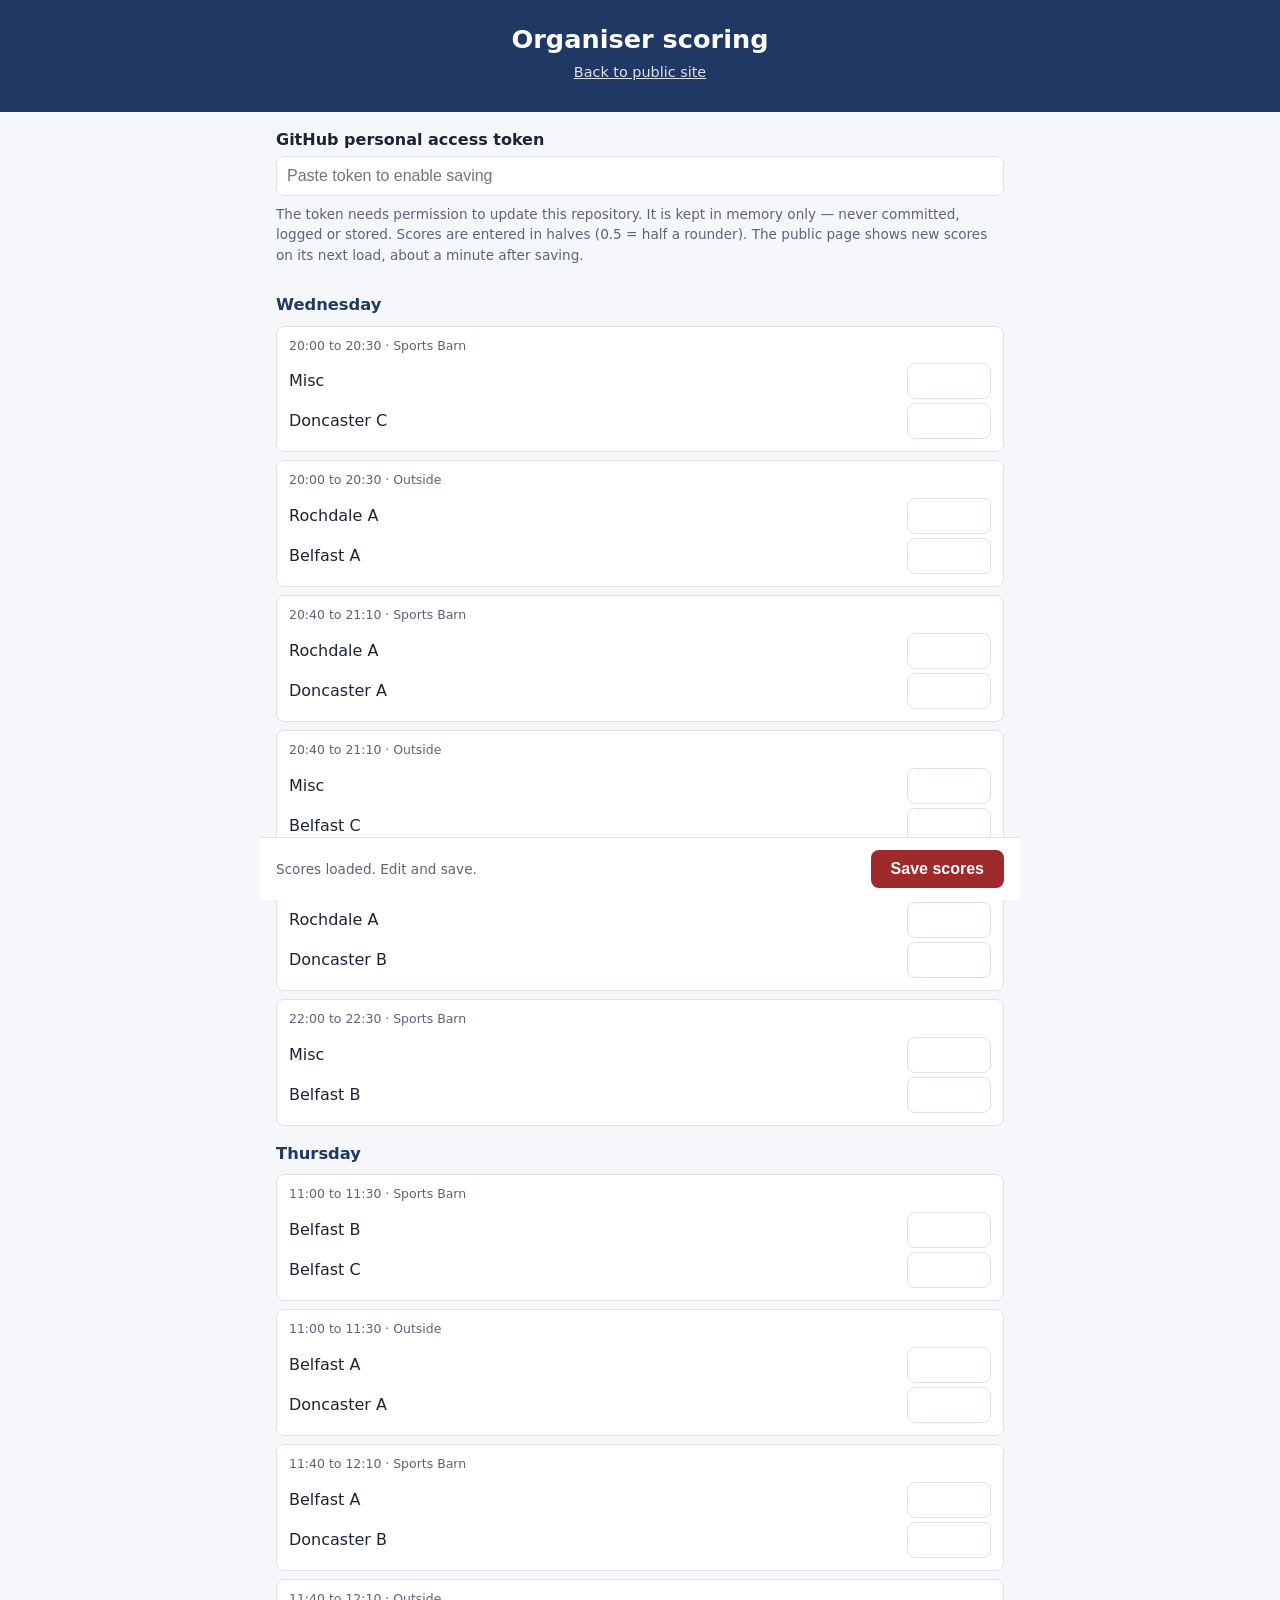
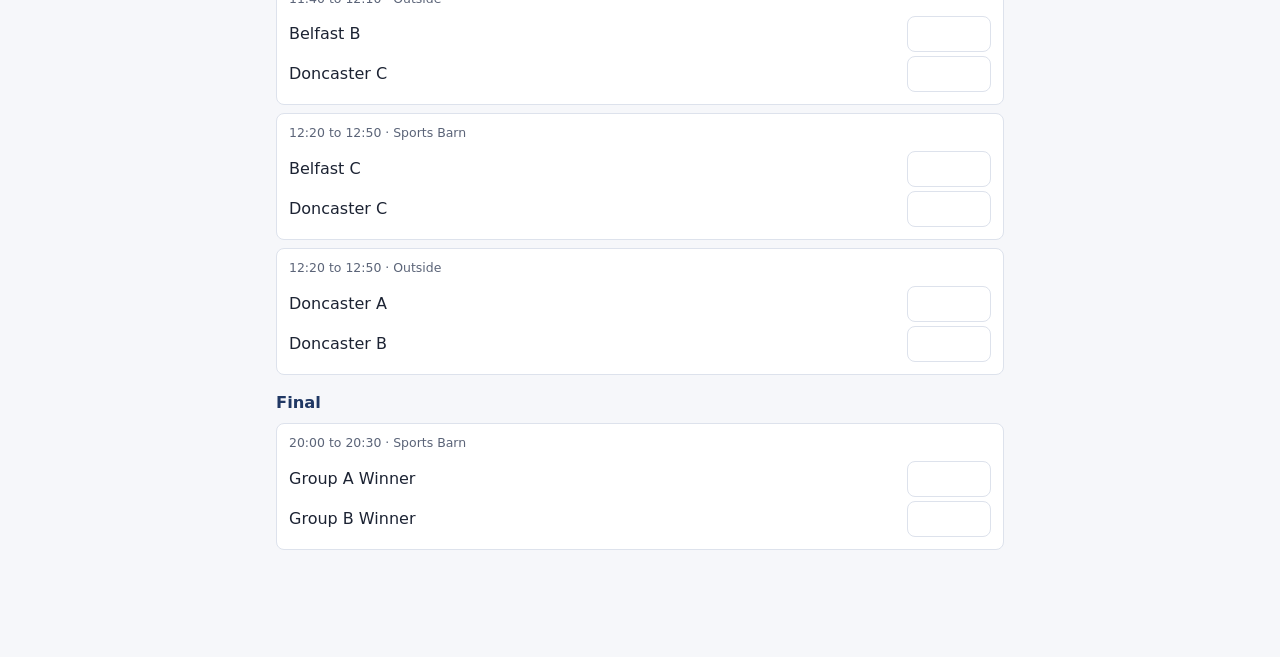
==== scoring.html @ 0ea50b52 "Rounders competition site: fixtures, scores, standings, rules and Team Guide" ====
<!DOCTYPE html>
<html lang="en">
<head>
<meta charset="UTF-8">
<meta name="viewport" content="width=device-width, initial-scale=1">
<title>Organiser Scoring — Rounders Competition</title>
<link rel="stylesheet" href="style.css">
</head>
<body>

<header class="site-header">
  <h1>Organiser scoring</h1>
  <p class="strap"><a class="header-link" href="index.html">Back to public site</a></p>
</header>

<main>

<section>
  <label class="token-label" for="token">GitHub personal access token</label>
  <input type="password" id="token" autocomplete="off"
         placeholder="Paste token to enable saving">
  <p class="note">The token needs permission to update this repository. It is kept in
  memory only — never committed, logged or stored. Scores are entered in halves
  (0.5 = half a rounder). The public page shows new scores on its next load,
  about a minute after saving.</p>
</section>

<section>
  <h3>Wednesday</h3>
  <div id="score-wednesday"></div>
  <h3>Thursday</h3>
  <div id="score-thursday"></div>
  <h3>Final</h3>
  <div id="score-final"></div>
</section>

<div class="save-bar">
  <span id="status">Loading scores&hellip;</span>
  <button id="save" disabled>Save scores</button>
</div>

</main>

<script src="data.js"></script>
<script src="scoring.js"></script>
</body>
</html>
---- style.css ----
:root {
  --navy: #203864;
  --red: #9e2a2b;
  --bg: #f6f7fa;
  --card: #ffffff;
  --line: #dde2ec;
  --text: #1c2333;
  --muted: #5b6478;
}

* { box-sizing: border-box; margin: 0; }

body {
  font-family: "Segoe UI", system-ui, -apple-system, sans-serif;
  background: var(--bg);
  color: var(--text);
  line-height: 1.5;
}

.site-header {
  background: var(--navy);
  color: #fff;
  padding: 20px 16px;
  text-align: center;
}
.site-header h1 { font-size: 1.6rem; }
.strap { opacity: 0.85; font-size: 0.9rem; margin-top: 4px; }
.header-link { color: #fff; }

.chips {
  display: flex;
  justify-content: center;
  gap: 8px;
  margin-top: 14px;
  flex-wrap: wrap;
}
.chip {
  background: rgba(255, 255, 255, 0.12);
  border-radius: 8px;
  padding: 6px 12px;
  display: flex;
  flex-direction: column;
  min-width: 96px;
}
.chip strong { font-size: 0.95rem; }
.chip span { font-size: 0.72rem; opacity: 0.85; }

.site-nav {
  position: sticky;
  top: 0;
  z-index: 10;
  background: var(--card);
  border-bottom: 1px solid var(--line);
  display: flex;
  overflow-x: auto;
  white-space: nowrap;
  padding: 0 8px;
}
.site-nav a {
  padding: 12px 12px;
  color: var(--navy);
  text-decoration: none;
  font-weight: 600;
  font-size: 0.88rem;
}
.site-nav a:last-child { color: var(--red); }

main { max-width: 760px; margin: 0 auto; padding: 16px; }

section { margin-bottom: 28px; }

h2 {
  color: var(--navy);
  font-size: 1.25rem;
  margin: 24px 0 10px;
  padding-bottom: 4px;
  border-bottom: 2px solid var(--red);
}
h3 { color: var(--navy); font-size: 1.02rem; margin: 16px 0 8px; }

p { margin: 8px 0; }
.note { color: var(--muted); font-size: 0.85rem; }

.final-banner {
  background: var(--red);
  color: #fff;
  border-radius: 10px;
  padding: 18px 16px;
  text-align: center;
  margin-top: 16px;
}
.final-label {
  font-size: 1.35rem;
  font-weight: 800;
  letter-spacing: 0.12em;
  text-transform: uppercase;
}
.final-detail { font-size: 0.88rem; opacity: 0.9; margin: 4px 0 8px; }
.final-teams { font-weight: 700; font-size: 1.05rem; }

.fixture-list { display: grid; gap: 8px; }

.fixture {
  background: var(--card);
  border: 1px solid var(--line);
  border-radius: 8px;
  padding: 10px 12px;
}
.fx-meta { color: var(--muted); font-size: 0.78rem; margin-bottom: 6px; }
.fx-team {
  display: flex;
  justify-content: space-between;
  align-items: center;
  gap: 8px;
  padding: 2px 0;
}
.fx-team.win { font-weight: 700; }
.fx-team .score { font-variant-numeric: tabular-nums; min-width: 2ch; text-align: right; }

.tag {
  background: var(--navy);
  color: #fff;
  border-radius: 4px;
  font-size: 0.68rem;
  padding: 1px 6px;
  vertical-align: middle;
}

.standings { display: grid; gap: 16px; }
@media (min-width: 640px) { .standings { grid-template-columns: 1fr 1fr; } }

.table-wrap { overflow-x: auto; }

table {
  width: 100%;
  border-collapse: collapse;
  background: var(--card);
  border: 1px solid var(--line);
  border-radius: 8px;
  font-size: 0.85rem;
}
th, td { padding: 7px 8px; text-align: center; border-bottom: 1px solid var(--line); }
th { background: var(--navy); color: #fff; font-size: 0.78rem; }
tr:last-child td { border-bottom: none; }
td.tname, th.tname { text-align: left; }

.risk-table th, .risk-table td { text-align: left; vertical-align: top; }
.risk-table td:first-child { font-weight: 600; white-space: nowrap; }
@media (max-width: 480px) { .risk-table td:first-child { white-space: normal; } }

.site-footer {
  text-align: center;
  padding: 20px 16px 32px;
  color: var(--muted);
  font-size: 0.85rem;
}
.site-footer a { color: var(--navy); }
.site-footer span { margin: 0 6px; }

/* Scoring page */
.token-label { font-weight: 600; display: block; margin-bottom: 4px; }
#token {
  width: 100%;
  padding: 10px;
  border: 1px solid var(--line);
  border-radius: 8px;
  font-size: 1rem;
}
.score-entry { margin-bottom: 8px; }
.score-entry input {
  width: 84px;
  padding: 8px;
  border: 1px solid var(--line);
  border-radius: 8px;
  font-size: 1rem;
  text-align: right;
}
.save-bar {
  position: sticky;
  bottom: 0;
  background: var(--card);
  border-top: 1px solid var(--line);
  display: flex;
  justify-content: space-between;
  align-items: center;
  gap: 12px;
  padding: 12px 16px;
  margin: 0 -16px;
}
.save-bar #status { font-size: 0.85rem; color: var(--muted); }
.save-bar button {
  background: var(--red);
  color: #fff;
  border: none;
  border-radius: 8px;
  padding: 10px 20px;
  font-size: 1rem;
  font-weight: 700;
  cursor: pointer;
}
.save-bar button:disabled { opacity: 0.5; }
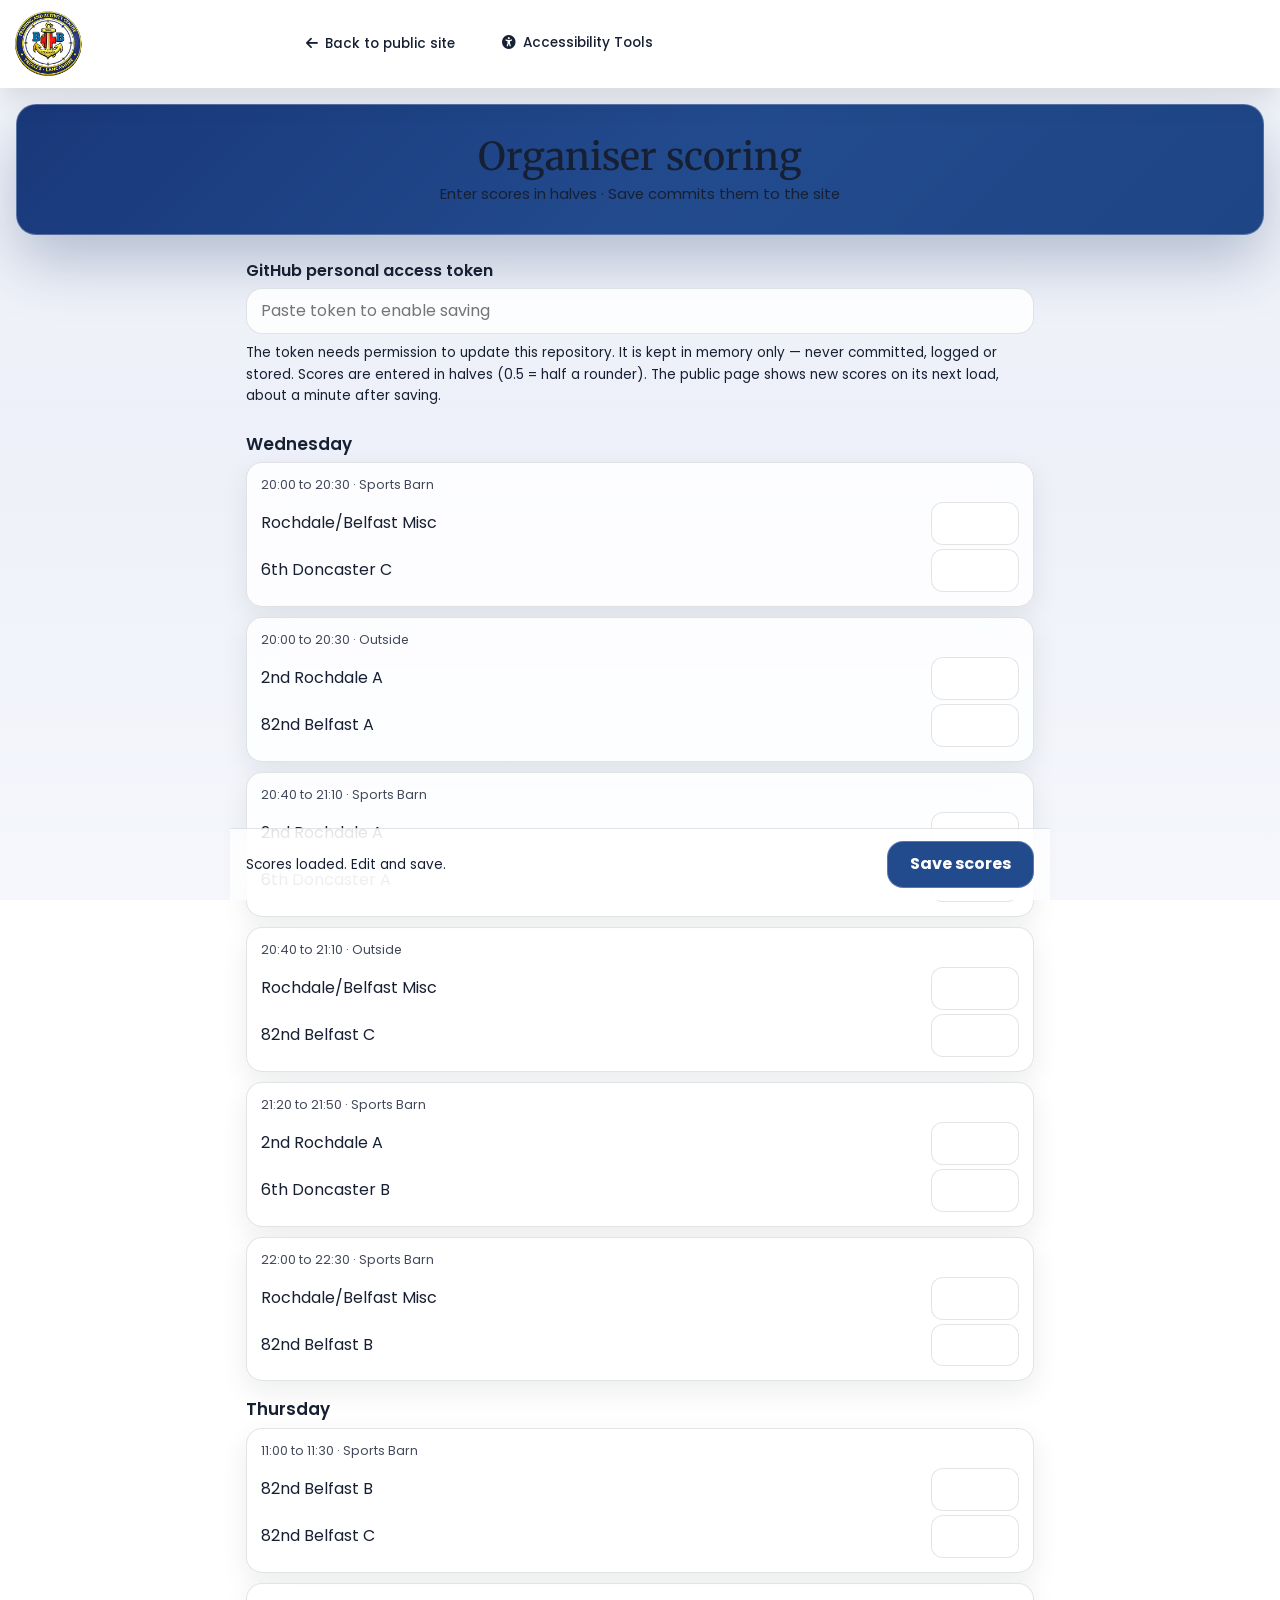
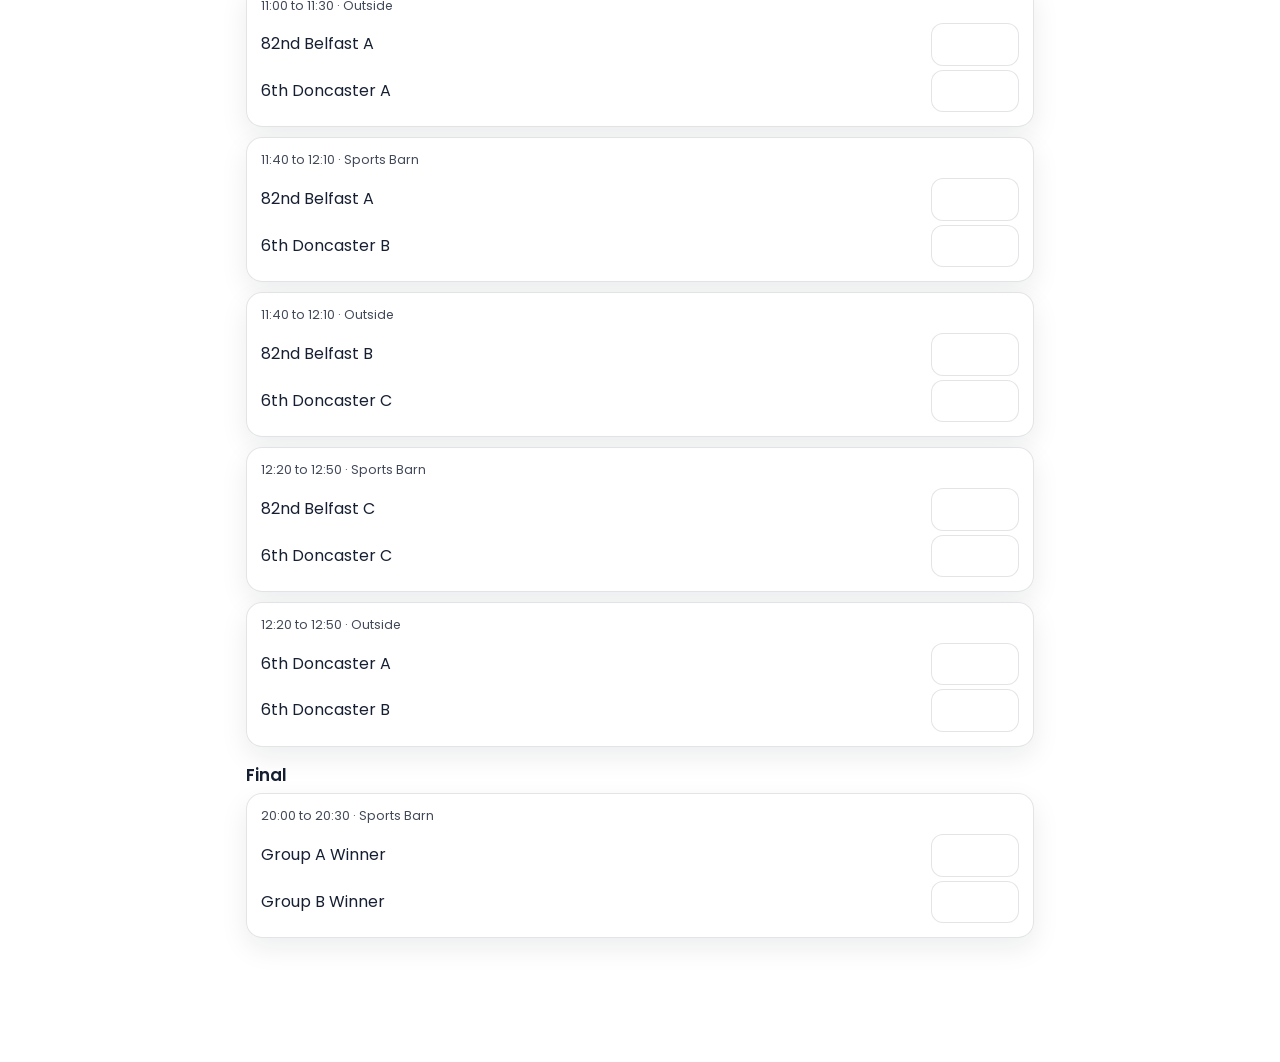
==== commit 4f0a1910: "Main-site accessibility modal, logo, glass styling, mobile nav, full team names" ====
--- a/scoring.html
+++ b/scoring.html
@@ -1,16 +1,63 @@
 <!DOCTYPE html>
-<html lang="en">
+<html id="html-root" lang="en">
 <head>
 <meta charset="UTF-8">
 <meta name="viewport" content="width=device-width, initial-scale=1">
 <title>Organiser Scoring — Rounders Competition</title>
-<link rel="stylesheet" href="style.css">
+<link rel="icon" href="assets/media/i000-logo_centre-mostpages-nav-residential.webp">
+
+<link rel="preconnect" href="https://fonts.googleapis.com">
+<link rel="preconnect" href="https://fonts.gstatic.com" crossorigin>
+<link rel="preconnect" href="https://cdn.jsdelivr.net" crossorigin>
+<link rel="preconnect" href="https://cdnjs.cloudflare.com" crossorigin>
+
+<link href="https://cdn.jsdelivr.net/npm/bootstrap@5.0.2/dist/css/bootstrap.min.css" rel="stylesheet">
+<link href="https://cdnjs.cloudflare.com/ajax/libs/font-awesome/6.5.0/css/all.min.css" rel="stylesheet" referrerpolicy="no-referrer">
+<link href="https://fonts.googleapis.com/css2?family=Poppins:wght@400;600&family=Merriweather:wght@700&display=swap" rel="stylesheet">
+
+<link href="css/tokens.css" rel="stylesheet">
+<link href="css/base.css" rel="stylesheet">
+<link href="css/components.css" rel="stylesheet">
+<link href="css/theme-overrides.css" rel="stylesheet">
+<link href="style.css" rel="stylesheet">
 </head>
-<body>
-
-<header class="site-header">
+<body data-page="scoring">
+
+<nav class="navbar navbar-expand-lg nav-glass" aria-label="Main navigation">
+  <div class="container-fluid">
+    <a class="navbar-brand" href="index.html">
+      <img src="assets/media/i000-logo_centre-mostpages-nav-residential.webp"
+        alt="The Boys' Brigade North West District Training and Activity Centre" class="nav-logo" />
+    </a>
+
+    <button class="navbar-toggler" type="button" data-bs-toggle="collapse" data-bs-target="#navbarMain"
+      aria-controls="navbarMain" aria-expanded="false" aria-label="Toggle navigation">
+      <span class="navbar-toggler-icon toggle"></span>
+    </button>
+
+    <div class="collapse navbar-collapse" id="navbarMain">
+      <ul class="navbar-nav nav-main-links ms-auto mb-2 mb-lg-0 text-center">
+        <li class="nav-item">
+          <a class="nav-link nav-glass-btn toggle" href="index.html">
+            <i class="fa-solid fa-arrow-left" aria-hidden="true"></i>
+            Back to public site
+          </a>
+        </li>
+        <li class="nav-item">
+          <button type="button" class="nav-link nav-glass-btn toggle" data-bs-toggle="modal"
+            data-bs-target="#accessModal">
+            <i class="fa-solid fa-universal-access" aria-hidden="true"></i>
+            Accessibility Tools
+          </button>
+        </li>
+      </ul>
+    </div>
+  </div>
+</nav>
+
+<header class="comp-hero">
   <h1>Organiser scoring</h1>
-  <p class="strap"><a class="header-link" href="index.html">Back to public site</a></p>
+  <p class="strap">Enter scores in halves &middot; Save commits them to the site</p>
 </header>
 
 <main>
@@ -41,7 +88,121 @@
 
 </main>
 
+<!-- Accessibility Modal (copied from the main website nav component) -->
+<div class="modal fade" id="accessModal" tabindex="-1" aria-labelledby="accessModalLabel" aria-hidden="true">
+  <div class="modal-dialog modal-dialog-centered modal-lg">
+    <div class="modal-content glass-panel" role="document">
+      <div class="modal-header border-0">
+        <h5 class="modal-title" id="accessModalLabel">Accessibility &amp; Theme</h5>
+        <button type="button" class="btn-close btn-close-white" data-bs-dismiss="modal" aria-label="Close"></button>
+      </div>
+
+      <div class="modal-body">
+        <div class="row gy-3">
+          <div class="col-12 col-md-6">
+            <label class="form-label mb-2">Theme</label>
+            <div class="dropdown">
+              <button class="btn btn-glass dropdown-toggle w-100 d-flex justify-content-between align-items-center"
+                id="themeDropdownBtn" data-bs-toggle="dropdown" aria-expanded="false">
+                <span id="themeDropdownLabel">Choose theme</span>
+              </button>
+              <ul class="dropdown-menu w-100" aria-labelledby="themeDropdownBtn" id="themeDropdownList">
+                <li><a class="dropdown-item theme-item" href="#" role="menuitem" data-theme="light">Light</a></li>
+                <li><a class="dropdown-item theme-item" href="#" role="menuitem" data-theme="dark">Dark</a></li>
+                <li><a class="dropdown-item theme-item" href="#" role="menuitem"
+                    data-theme="dyspraxia">Dyslexia-Friendly</a></li>
+                <li><a class="dropdown-item theme-item" href="#" role="menuitem" data-theme="spring">Spring</a></li>
+                <li><a class="dropdown-item theme-item" href="#" role="menuitem" data-theme="summer">Summer</a></li>
+                <li><a class="dropdown-item theme-item" href="#" role="menuitem" data-theme="autumn">Autumn</a></li>
+                <li><a class="dropdown-item theme-item" href="#" role="menuitem" data-theme="winter">Winter</a></li>
+              </ul>
+            </div>
+
+            <div class="mt-3">
+              <label for="fontSizeRange" class="form-label">Font size: <span id="fontSizeLabel">100%</span></label>
+              <input id="fontSizeRange" type="range" min="90" max="150" value="100" class="form-range"
+                aria-label="Adjust font size" />
+              <small class="form-text text-muted">Drag to increase or reduce base text size (applies site-wide).</small>
+            </div>
+          </div>
+
+          <div class="col-12 col-md-6">
+            <fieldset>
+              <legend class="mb-2">Language</legend>
+              <div id="google_translate_element_modal" aria-label="Language selector (Google Translate)"></div>
+              <p class="form-text mt-2 mb-0">
+                <i class="fa-solid fa-circle-info me-1" aria-hidden="true"></i>
+                Selecting a language loads Google Translate, which may set cookies.
+                See our <a href="https://www.bb-northwest.org.uk/bb-centre/pages/privacy.html#term-10" target="_blank"
+                  rel="noopener">privacy policy</a>
+                for details.
+              </p>
+            </fieldset>
+
+            <hr>
+
+            <fieldset class="mt-3">
+              <legend class="mb-2">Accessibility toggles</legend>
+
+              <div class="form-check form-switch mb-2">
+                <input class="form-check-input" type="checkbox" id="toggleReduceMotion">
+                <label class="form-check-label" for="toggleReduceMotion">Reduce motion</label>
+              </div>
+
+              <div class="form-check form-switch mb-2">
+                <input class="form-check-input" type="checkbox" id="toggleUnderline">
+                <label class="form-check-label" for="toggleUnderline">Underline links</label>
+              </div>
+
+              <div class="form-check form-switch mb-2">
+                <input class="form-check-input" type="checkbox" id="toggleReadableFont">
+                <label class="form-check-label" for="toggleReadableFont">Readable font (where available)</label>
+              </div>
+
+              <div class="form-check form-switch mb-2">
+                <input class="form-check-input" type="checkbox" id="toggleSound">
+                <label class="form-check-label" for="toggleSound">Sound feedback (gentle chime)</label>
+              </div>
+
+              <div class="form-text mt-2">Use Save to persist settings to your browser.</div>
+            </fieldset>
+          </div>
+        </div>
+      </div>
+
+      <div class="modal-footer border-0">
+        <button id="resetDefaults" type="button" class="btn btn-outline-secondary me-auto">Reset to defaults</button>
+        <button type="button" class="btn btn-secondary" data-bs-dismiss="modal">Close</button>
+        <button id="saveAccess" type="button" class="btn btn-glass">Save settings</button>
+      </div>
+
+      <div class="px-3 pb-3">
+        <ul class="mb-0">
+          <li>
+            <p class="acessibilityDisclaimer mb-2">
+              This website has been designed to follow Web Content Accessibility Guidelines (WCAG 2.1 Level AA) wherever
+              possible.
+            </p>
+          </li>
+          <li>
+            <p class="acessibilityDisclaimer mb-0">
+              If you experience any difficulty accessing content on this website, please contact us and we will be happy
+              to assist.
+            </p>
+          </li>
+        </ul>
+      </div>
+    </div>
+  </div>
+</div>
+
+<div id="a11y-live" aria-live="polite" aria-atomic="true" class="visually-hidden"></div>
+<audio id="theme-chime" src="assets/chime1.mp3" preload="auto"></audio>
+
+<script src="https://cdn.jsdelivr.net/npm/bootstrap@5.0.2/dist/js/bootstrap.bundle.min.js"></script>
 <script src="data.js"></script>
 <script src="scoring.js"></script>
+<script src="theme.js"></script>
+<script src="a11y.js"></script>
 </body>
 </html>
--- a/css/tokens.css
+++ b/css/tokens.css
@@ -0,0 +1,417 @@
+:root{
+  --primary: #224B8E;
+  --accent: #5D99D2;
+
+  --bg-color: #f6fbff;
+  --bg-fade: #f6fbff;
+
+  --panel-bg: rgba(255,255,255,0.66);
+  --text-color: #172033;
+  --muted: rgba(23,32,51,0.9);
+  --surface-bg: rgba(255,255,255,0.82);
+  --surface-bg-strong: rgba(255,255,255,0.90);
+  --surface-border: rgba(23,32,51,0.12);
+  --surface-shadow: 0 10px 28px rgba(15, 23, 42, 0.08);
+--btn-glass-bg: rgba(34,75,142,0.14);
+--btn-glass-bg-strong: rgba(34,75,142,0.22);
+  --glass-blur: 28px;
+  --glass-saturate: 140%;
+  --glass-brightness: 120%;
+  --focus-color: rgba(34,75,142,0.95);
+  --primary-rgb: 10 132 255; 
+  --btn-padding-y: .65rem;
+  --btn-padding-x: 1.6rem;
+  --btn-radius: 1rem;
+
+--hero-bg: linear-gradient(135deg, #1f5fa8 0%, #2369b2 55%, #1d5a9c 100%);
+  --hero-text: #ffffff;
+  --hero-muted: rgba(255, 255, 255, 0.88);
+  --hero-accent: #d1a928;
+
+  --hero-pill-bg: rgba(255, 255, 255, 0.10);
+  --hero-pill-border: rgba(255, 255, 255, 0.18);
+
+  --hero-btn-secondary-bg: rgba(255, 255, 255, 0.08);
+  --hero-btn-secondary-border: rgba(255, 255, 255, 0.26);
+  --hero-btn-secondary-text: #ffffff;
+
+  --hero-thumb-border: rgba(255, 255, 255, 0.12);
+  --hero-logo-bg: transparent;
+  --hero-shadow: 0 20px 48px rgba(15, 23, 42, 0.16);
+
+--glass-bg: rgba(255, 255, 255, 0.12);
+--glass-bg-strong: rgba(255, 255, 255, 0.18);
+
+--glass-border: rgba(255, 255, 255, 0.25);
+--glass-border-strong: rgba(255, 255, 255, 0.4);
+
+--glass-shadow:
+  0 4px 18px rgba(0, 0, 0, 0.25),
+  inset 0 1px 0 rgba(255, 255, 255, 0.35);
+
+--glass-shadow-strong:
+  0 6px 24px rgba(0, 0, 0, 0.35),
+  inset 0 1px 0 rgba(255, 255, 255, 0.45);
+
+
+
+  --font-body: "Poppins", system-ui, -apple-system, "Segoe UI", Roboto, Arial, sans-serif;
+  --font-heading: Merriweather, Georgia, serif;
+
+  --overlay-color: rgba(255,255,255,0.25);
+  --overlay-gradient: linear-gradient(180deg, rgba(255,255,255,0.22) 0%, rgba(255,255,255,0.12) 55%, rgba(255,255,255,0.06) 100%);
+  --fade-speed: 0.5s;
+
+  
+  --shimmer-color: rgba(255,255,255,0.35);
+}
+
+@font-face {
+  font-family: "OpenDyslexic";
+  src: url("../assets/fonts/opendyslexic/OpenDyslexic-Regular.woff2") format("woff2"),
+       url("../assets/fonts/opendyslexic/OpenDyslexic-Regular.woff") format("woff");
+  font-weight: 400;
+  font-style: normal;
+  font-display: swap;
+}
+
+@font-face {
+  font-family: "OpenDyslexic";
+  src: url("../assets/fonts/opendyslexic/OpenDyslexic-Bold.woff2") format("woff2"),
+       url("../assets/fonts/opendyslexic/OpenDyslexic-Bold.woff") format("woff");
+  font-weight: 700;
+  font-style: normal;
+  font-display: swap;
+}
+
+@font-face {
+  font-family: "OpenDyslexic";
+  src: url("../assets/fonts/opendyslexic/OpenDyslexic-Italic.woff2") format("woff2"),
+       url("../assets/fonts/opendyslexic/OpenDyslexic-Italic.woff") format("woff");
+  font-weight: 400;
+  font-style: italic;
+  font-display: swap;
+}
+
+@font-face {
+  font-family: "OpenDyslexic";
+  src: url("../assets/fonts/opendyslexic/OpenDyslexic-BoldItalic.woff2") format("woff2"),
+       url("../assets/fonts/opendyslexic/OpenDyslexic-BoldItalic.woff") format("woff");
+  font-weight: 700;
+  font-style: italic;
+  font-display: swap;
+}
+
+html[data-theme="light"] {
+  /* Hero: deep BB navy, gold accent throughout */
+  --hero-bg: linear-gradient(135deg, #19387a 0%, #224B8E 55%, #1e4585 100%);
+  --hero-text: #ffffff;
+  --hero-muted: rgba(255, 255, 255, 0.92);
+  --hero-accent: #d1a928;
+
+  --hero-pill-bg: rgba(209, 169, 40, 0.12);
+  --hero-pill-border: rgba(209, 169, 40, 0.30);
+
+  --hero-btn-secondary-bg: rgba(255, 255, 255, 0.14);
+  --hero-btn-secondary-border: rgba(255, 255, 255, 0.32);
+  --hero-btn-secondary-text: #ffffff;
+
+  --hero-thumb-border: rgba(255, 255, 255, 0.22);
+  --hero-logo-bg: transparent;
+  --hero-shadow: 0 26px 60px rgba(17, 52, 99, 0.28);
+
+  --bg-fade: #f5f7fc;
+  --bg-color: linear-gradient(180deg, #f5f7fc 0%, #edf0f8 45%, #f5f7fc 100%);
+  --panel-bg: rgba(255, 255, 255, 0.72);
+  --text-color: #172033;
+  --muted: rgba(23, 32, 51, 0.82);
+  --surface-bg: rgba(255, 255, 255, 0.84);
+  --surface-bg-strong: rgba(255, 255, 255, 0.92);
+  --surface-border: rgba(23, 32, 51, 0.12);
+  --surface-shadow: 0 10px 28px rgba(15, 23, 42, 0.08);
+  --overlay-color: rgba(255, 255, 255, 0.18);
+  --overlay-gradient: linear-gradient(180deg,
+      rgba(255, 255, 255, 0.10) 0%,
+      rgba(255, 255, 255, 0.06) 55%,
+      rgba(255, 255, 255, 0.04) 100%);
+  --shimmer-color: rgba(255, 255, 255, 0.35);
+  --scrollbar-track: rgba(0, 0, 0, 0.08);
+  --scrollbar-thumb: rgba(34, 75, 142, 0.75);
+}
+
+html[data-theme="dark"]{
+    --hero-bg: linear-gradient(135deg, #0f2748 0%, #173a67 55%, #0d223f 100%);
+      --hero-text: #f3f7ff;
+      --hero-muted: rgba(243, 247, 255, 0.82);
+      --hero-accent: #d1a928;
+      --hero-pill-bg: rgba(255, 255, 255, 0.08);
+      --hero-pill-border: rgba(255, 255, 255, 0.14);
+      --hero-btn-secondary-bg: rgba(255, 255, 255, 0.06);
+      --hero-btn-secondary-border: rgba(255, 255, 255, 0.18);
+      --hero-btn-secondary-text: #f3f7ff;
+      --hero-thumb-border: rgba(255, 255, 255, 0.10);
+      --hero-logo-bg: transparent;
+    --bg-fade: #05060a;
+  --bg-color: linear-gradient(180deg, #05060a 0%, #07101f 45%, #05060a 100%);
+  --panel-bg: rgba(20,20,22,0.58);
+  --text-color: #eaf4ff;
+  --muted: rgba(234,244,255,0.78);
+  --surface-bg: rgba(18,24,36,0.82);
+  --surface-bg-strong: rgba(24,32,46,0.90);
+  --surface-border: rgba(234,244,255,0.12);
+  --surface-shadow: 0 12px 32px rgba(0,0,0,0.28);
+  --overlay-color: rgba(2,8,24,0.50);
+  --overlay-gradient: linear-gradient(
+    180deg,
+    rgba(0,0,0,0.12) 0%,
+    rgba(0,0,0,0.28) 55%,
+    rgba(0,0,0,0.46) 100%
+  );
+  --shimmer-color: rgba(255,255,255,0.22);
+  --scrollbar-track: rgba(255,255,255,0.08);
+--scrollbar-thumb: rgba(255,255,255,0.35);
+}
+
+html[data-theme="dyspraxia"]{
+   --font-body: "OpenDyslexic", Arial, sans-serif;
+  --surface-bg: rgba(236,231,221,0.88);
+  --surface-bg-strong: rgba(236,231,221,0.94);
+  --surface-border: rgba(120,112,92,0.24);
+  --surface-shadow: 0 10px 28px rgba(24,20,14,0.10);
+
+--hero-bg: linear-gradient(135deg, #6e5a40 0%, #8b6f4d 52%, #b49366 100%);
+  --hero-text: #fff8ee;
+  --hero-muted: rgba(255, 248, 238, 0.84);
+  --hero-accent: #d8c39a;
+
+  --hero-pill-bg: rgba(255, 248, 238, 0.12);
+  --hero-pill-border: rgba(255, 248, 238, 0.22);
+
+  --hero-btn-secondary-bg: rgba(255, 248, 238, 0.14);
+  --hero-btn-secondary-border: rgba(255, 248, 238, 0.30);
+  --hero-btn-secondary-text: #fff8ee;
+
+  --hero-thumb-border: rgba(255, 248, 238, 0.16);
+  --hero-logo-bg: transparent;
+  --hero-shadow: 0 20px 48px rgba(58, 43, 26, 0.24);
+  --font-size-base: 0.85rem;
+  --line-height-base: 1.65;
+  
+   --bg-fade: #efe9dd;
+  --bg-color: linear-gradient(180deg, #efe9dd 0%, #e1d8c8 52%, #eee7db 100%);
+
+  --panel-bg: rgba(236,231,221,0.82);
+
+  --text-color: #201d16;
+  --muted: rgba(32,29,22,0.74);
+
+  
+  --overlay-color: rgba(95,88,70,0.06);
+  --overlay-gradient: linear-gradient(
+    180deg,
+    rgba(252,251,247,0.08) 0%,
+    rgba(155,146,122,0.14) 58%,
+    rgba(95,88,70,0.18) 100%
+  );
+
+  --shimmer-color: rgba(0,0,0,0.06);
+
+  --glass-blur: 24px;
+  --glass-saturate: 110%;
+  --btn-padding-y: 0.9rem;
+  --btn-padding-x: 2rem;
+  --btn-radius: 1.2rem;
+
+  --fade-speed: 0.6s;
+  
+--scrollbar-track: rgba(0,0,0,0.08);
+--scrollbar-thumb: rgba(34,75,142,0.75); 
+}
+
+[data-theme="dyspraxia"] .glass-panel,
+[data-theme="dyspraxia"] #routeInfoBox,
+[data-theme="dyspraxia"] #attractionInfoBox {
+  background: var(--panel-bg);
+  border: 1px solid rgba(120,112,92,0.34);
+  color: var(--text-color);
+  backdrop-filter: blur(var(--glass-blur)) saturate(var(--glass-saturate));
+  box-shadow: 0 6px 24px rgba(24,20,14,0.16);
+}
+
+[data-theme="dyspraxia"] .btn-glass,
+[data-theme="dyspraxia"] .church-btn {
+  background: rgba(238,232,220,0.72);
+  color: var(--text-color);
+  border: 1px solid rgba(120,112,92,0.38);
+}
+
+[data-theme="dyspraxia"] .btn-glass:hover,
+[data-theme="dyspraxia"] .church-btn:hover {
+  background: rgba(232,226,212,0.86);
+  transform: scale(1.04);
+}
+
+[data-theme="dyspraxia"] .church-btn.active {
+  background: rgba(160,150,120,0.22);
+  border: 1px solid rgba(160,150,120,0.44);
+  box-shadow: 0 0 10px rgba(24,20,14,0.18);
+}
+
+html[data-theme="spring"] {
+  --hero-bg: linear-gradient(135deg, #7e83c9 0%, #8fc45e 50%, #78acd8 100%);
+    --hero-text: #ffffff;
+    --hero-muted: rgba(255, 255, 255, 0.88);
+    --hero-accent: #cfc6ff;
+  
+    --hero-pill-bg: rgba(255, 255, 255, 0.12);
+    --hero-pill-border: rgba(255, 255, 255, 0.22);
+  
+    --hero-btn-secondary-bg: rgba(255, 255, 255, 0.14);
+    --hero-btn-secondary-border: rgba(255, 255, 255, 0.26);
+    --hero-btn-secondary-text: #ffffff;
+  
+    --hero-thumb-border: rgba(255, 255, 255, 0.16);
+    --hero-logo-bg: transparent;
+    --hero-shadow: 0 20px 48px rgba(74, 102, 88, 0.18);
+
+  --bg-fade: #fbfaff;
+  --bg-color: linear-gradient(180deg, #fbfaff 0%, #f1ffe9 52%, #fbfaff 100%);
+  --panel-bg: rgba(255, 255, 255, 0.70);
+  --text-color: #172033;
+  --muted: rgba(23, 32, 51, 0.82);
+  --surface-bg: rgba(255, 255, 255, 0.84);
+  --surface-bg-strong: rgba(255, 255, 255, 0.92);
+  --surface-border: rgba(23, 32, 51, 0.12);
+  --surface-shadow: 0 10px 28px rgba(15, 23, 42, 0.08);
+  --overlay-color: rgba(170, 135, 255, 0.10);
+  --overlay-gradient: linear-gradient(180deg,
+      rgba(252, 250, 255, 0.10) 0%,
+      rgba(175, 205, 105, 0.18) 52%,
+      rgba(170, 135, 255, 0.20) 100%);
+  --shimmer-color: rgba(255, 255, 255, 0.30);
+  --scrollbar-track: rgba(0, 0, 0, 0.08);
+  --scrollbar-thumb: rgba(34, 75, 142, 0.75);
+}
+
+html[data-theme="summer"] {
+  --hero-bg: linear-gradient(135deg, #f0b04e 0%, #ffd978 52%, #e58d41 100%);
+  --hero-text: #201a12;
+  --hero-muted: rgba(32, 26, 18, 0.82);
+  --hero-accent: #fff7e6;
+  --hero-pill-bg: rgba(255, 255, 255, 0.24);
+  --hero-pill-border: rgba(32, 26, 18, 0.12);
+  --hero-btn-secondary-bg: rgba(255, 255, 255, 0.26);
+  --hero-btn-secondary-border: rgba(32, 26, 18, 0.16);
+  --hero-btn-secondary-text: #201a12;
+  --hero-thumb-border: rgba(32, 26, 18, 0.12);
+  --hero-logo-bg: transparent;
+
+  --bg-fade: #fffaf0;
+  --bg-color: linear-gradient(180deg, #fffaf0 0%, #fff3dc 52%, #fff9ef 100%);
+  --panel-bg: rgba(255, 255, 255, 0.66);
+  --text-color: #201a12;
+  --muted: rgba(32, 26, 18, 0.75);
+  --surface-bg: rgba(255, 255, 255, 0.84);
+  --surface-bg-strong: rgba(255, 255, 255, 0.92);
+  --surface-border: rgba(32, 26, 18, 0.12);
+  --surface-shadow: 0 10px 28px rgba(15, 23, 42, 0.08);
+  --overlay-color: rgba(255, 190, 80, 0.10);
+  --shimmer-color: rgba(255, 255, 255, 0.28);
+  --scrollbar-track: rgba(0, 0, 0, 0.08);
+  --scrollbar-thumb: rgba(34, 75, 142, 0.75);
+}
+
+html[data-theme="autumn"] {
+  --hero-bg: linear-gradient(135deg, #4a2318 0%, #7a3722 55%, #b85a2c 100%);
+  --hero-text: #fff3ea;
+  --hero-muted: rgba(255, 243, 234, 0.82);
+  --hero-accent: #d9a15d;
+  --hero-pill-bg: rgba(255, 255, 255, 0.08);
+  --hero-pill-border: rgba(255, 243, 234, 0.18);
+  --hero-btn-secondary-bg: rgba(255, 255, 255, 0.08);
+  --hero-btn-secondary-border: rgba(255, 243, 234, 0.18);
+  --hero-btn-secondary-text: #fff3ea;
+  --hero-thumb-border: rgba(255, 243, 234, 0.12);
+  --hero-logo-bg: transparent;
+
+  --bg-fade: #120a08;
+  --bg-color: linear-gradient(180deg, #120a08 0%, #24130e 55%, #0f0807 100%);
+  --panel-bg: rgba(255, 210, 180, 0.12);
+  --text-color: #fff3ea;
+  --muted: rgba(255, 243, 234, 0.78);
+  --surface-bg: rgba(62, 32, 22, 0.82);
+  --surface-bg-strong: rgba(74, 38, 26, 0.90);
+  --surface-border: rgba(255, 243, 234, 0.12);
+  --surface-shadow: 0 12px 32px rgba(0, 0, 0, 0.26);
+  --overlay-color: rgba(255, 140, 80, 0.10);
+  --shimmer-color: rgba(255, 255, 255, 0.20);
+  --scrollbar-track: rgba(255, 255, 255, 0.08);
+  --scrollbar-thumb: rgba(255, 255, 255, 0.35);
+}
+
+html[data-theme="winter"] {
+  --hero-bg: linear-gradient(135deg, #10314d 0%, #1a4b73 55%, #4c8fc0 100%);
+  --hero-text: #eaf4ff;
+  --hero-muted: rgba(234, 244, 255, 0.84);
+  --hero-accent: #d7ecff;
+  --hero-pill-bg: rgba(255, 255, 255, 0.08);
+  --hero-pill-border: rgba(234, 244, 255, 0.22);
+  --hero-btn-secondary-bg: rgba(255, 255, 255, 0.08);
+  --hero-btn-secondary-border: rgba(234, 244, 255, 0.22);
+  --hero-btn-secondary-text: #eaf4ff;
+  --hero-thumb-border: rgba(234, 244, 255, 0.14);
+  --hero-logo-bg: transparent;
+
+  --bg-fade: #07131f;
+  --bg-color: linear-gradient(180deg, #07131f 0%, #0b1f33 50%, #06101a 100%);
+  --panel-bg: rgba(178, 205, 235, 0.20);
+  --text-color: #eaf4ff;
+  --muted: rgba(234, 244, 255, 0.82);
+  --surface-bg: rgba(16, 34, 54, 0.84);
+  --surface-bg-strong: rgba(22, 44, 68, 0.92);
+  --surface-border: rgba(234, 244, 255, 0.14);
+  --surface-shadow: 0 12px 32px rgba(0, 0, 0, 0.28);
+  --overlay-color: rgba(120, 170, 255, 0.12);
+  --shimmer-color: rgba(255, 255, 255, 0.22);
+  --scrollbar-track: rgba(255, 255, 255, 0.08);
+  --scrollbar-thumb: rgba(255, 255, 255, 0.35);
+}
+
+[data-theme="dyspraxia"] body{
+  font-family: var(--font-body);
+  font-size: var(--font-size-base);
+  line-height: var(--line-height-base);
+}
+html[data-theme="dyspraxia"] .page-hero__title,
+html[data-theme="dyspraxia"] .page-hero__eyebrow,
+html[data-theme="dyspraxia"] .page-hero__lead{
+  font-family: var(--font-body);
+}
+[data-theme="dyspraxia"] h1,
+[data-theme="dyspraxia"] h2,
+[data-theme="dyspraxia"] h3,
+[data-theme="dyspraxia"] h4{
+  font-size: 0.95em;
+}
+
+.text-xs {
+  font-size: 0.75rem;
+  
+}
+
+.text-xxs {
+  font-size: 0.65rem;
+  
+}
+/* put this BELOW the existing hub-hero feature rules */
+
+html[data-theme="dyspraxia"] [data-global-hero] [data-hero-title] {
+  color: #f7efdf !important;
+}
+
+html[data-theme="dyspraxia"] [data-global-hero] [data-hero-eyebrow],
+html[data-theme="dyspraxia"] [data-global-hero] [data-hero-intro],
+html[data-theme="dyspraxia"] [data-global-hero] [data-hero-meta],
+html[data-theme="dyspraxia"] [data-global-hero] .small-muted {
+  color: rgba(247, 239, 223, 0.84) !important;
+}
--- a/css/base.css
+++ b/css/base.css
@@ -0,0 +1,70 @@
+* {
+  box-sizing: border-box;
+  margin: 0;
+  padding: 0;
+}
+
+html {
+  --base-font-size: 16px;
+  font-size: var(--base-font-size);
+  height: 100%;
+}
+
+body{
+  font-family: var(--font-body);
+  color: var(--text-color);
+  min-height: 100vh;
+
+  display: flex;
+  flex-direction: column;
+  
+  background: var(--bg-color);
+
+  
+  background-repeat: no-repeat;
+  background-size: 120% 180%;   
+  background-position: 50% 0%;
+  background-attachment: fixed; 
+}
+
+body::before{
+  opacity: 0.06;        
+}
+
+main {
+  flex: 1 0 auto;
+}
+
+footer,
+#site-footer {
+  flex-shrink: 0;
+}
+
+main .container {
+  padding-top: 0;
+  padding-bottom: 0;
+}
+
+/* Non-home pages: main.container must clear the fixed navbar.
+   .container specificity beats the `main` rule so we override it here. */
+body:not(.home) main.container,
+body:not(.home) main.container-fluid {
+  padding-top: var(--nav-height, 162px);
+}
+
+.theme-overlay{
+  position: fixed;
+  inset: 0;
+  z-index: -2;
+  background: var(--overlay-gradient, var(--overlay-color));
+  pointer-events: none;
+  transition: background-color var(--fade-speed) ease, background-image var(--fade-speed) ease;
+}
+
+html.reduce-motion .theme-overlay {
+  transition: none;
+}
+
+@media (prefers-reduced-motion: reduce) {
+  .theme-overlay { transition: none; }
+}
--- a/css/components.css
+++ b/css/components.css
@@ -0,0 +1,1419 @@
+.skip-link {
+  position: absolute;
+  left: 0;
+  top: -48px;
+  background: var(--panel-bg);
+  color: var(--text-color);
+  padding: 8px 12px;
+  z-index: 1200;
+  transition: top .18s;
+  border-radius: 6px;
+  border: 1px solid rgba(255,255,255,0.06);
+}
+
+.skip-link:focus {
+  top: 8px;
+}
+
+main,
+header,
+footer,
+.hero-content {
+  position: relative;
+  z-index: 5;
+}
+
+/* Removed generic .container padding-top — was overriding main nav-height offset.
+   Per-section spacing is handled by section-gap and py-* utilities instead. */
+
+main {
+  padding-top: var(--nav-height, 162px);
+}
+
+.hero-content {
+  padding: 4rem 1rem;
+  text-align: center;
+}
+
+h1.display-4 {
+  font-size: clamp(2.2rem, 4.5vw, 3.2rem);
+  line-height: 1.05;
+  color: var(--text-color);
+  font-family: var(--font-heading);
+}
+
+.lead {
+  color: var(--muted);
+}
+
+.glass-panel {
+  position: relative;
+  background: var(--panel-bg);
+  border-radius: 1rem;
+  backdrop-filter: blur(calc(var(--glass-blur) - 10px)) saturate(var(--glass-saturate)) brightness(var(--glass-brightness));
+  border: 1px solid rgba(255,255,255,0.12);
+  box-shadow: 0 12px 40px rgba(0,0,0,0.16);
+}
+
+.glass-panel1 {
+  position: relative;
+  background: var(--primary);
+  color: var(--panel-bg);
+  border-radius: 1rem;
+  backdrop-filter: blur(calc(var(--glass-blur) - 10px)) saturate(var(--glass-saturate)) brightness(var(--glass-brightness));
+  border: 1px solid rgba(255,255,255,0.12);
+  box-shadow: 0 12px 40px rgba(0,0,0,0.16);
+}
+
+.modal-content.glass-panel {
+  padding: 0.5rem;
+}
+
+.nav-glass {
+  width: 100%;
+  position: relative;
+  z-index: 10;
+  background: var(--panel-bg) !important;
+  backdrop-filter: blur(var(--glass-blur)) saturate(var(--glass-saturate)) brightness(var(--glass-brightness));
+  -webkit-backdrop-filter: blur(var(--glass-blur)) saturate(var(--glass-saturate)) brightness(var(--glass-brightness));
+  box-shadow: 0 8px 28px rgba(0,0,0,0.12);
+}
+
+/* Navbar padding — logo height + (2 × padding) = total bar height */
+.nav-glass .navbar {
+  padding-top: 6px !important;
+  padding-bottom: 6px !important;
+}
+
+.navbar-brand {
+  display: flex;
+  align-items: center;
+  padding: 0;
+}
+
+.nav-logo {
+  height: 135px;
+  width: auto;
+  display: block;
+}
+
+.navbar a,
+.navbar button,
+.navbar .nav-link {
+  font-size: clamp(1.05rem, 1vw + 0.8rem, 1.35rem);
+  line-height: 1.2;
+  font-weight: 500;
+}
+
+.navbar .logo,
+.navbar .brand {
+  font-size: 1.4em;
+}
+
+.navbar-toggler {
+  border: none;
+}
+
+.navbar-toggler-icon {
+  width: 24px;
+  height: 2px;
+  display: block;
+  position: relative;
+  background-image: none;
+  background-color: currentColor;
+}
+
+.navbar-toggler-icon::before,
+.navbar-toggler-icon::after {
+  content: "";
+  position: absolute;
+  left: 0;
+  width: 24px;
+  height: 2px;
+  background-color: currentColor;
+}
+
+.navbar-toggler-icon::before { top: -7px; }
+
+.navbar-toggler-icon::after  { top:  7px; }
+
+.nav-glass .nav-link.nav-glass-btn {
+  position: relative;
+  overflow: hidden;
+  margin: 0 0.25rem;
+  padding: 0.1rem 0.9rem;
+  border-radius: 0.75rem;
+  border: 1px solid rgba(255,255,255,0.04);
+  background: linear-gradient(180deg, rgba(255,255,255,0.03), rgba(255,255,255,0.01));
+  color: var(--text-color) !important;
+  font-size: 0.88rem;
+  text-shadow: none;
+  transition: transform .16s ease, box-shadow .16s ease, text-shadow .16s ease, background-color .16s ease;
+}
+
+.nav-glass .nav-link.nav-glass-btn::before {
+  content: "";
+  position: absolute;
+  top: 0;
+  left: -120%;
+  width: 100%;
+  height: 100%;
+  background: linear-gradient(120deg, transparent, var(--shimmer-color), transparent);
+  transform: translateX(0);
+  transition: transform 0.7s ease;
+  mix-blend-mode: screen;
+  pointer-events: none;
+}
+
+.nav-glass .nav-link.nav-glass-btn:hover,
+.nav-glass .nav-link.nav-glass-btn:focus-visible {
+  color: var(--text-color) !important;
+  background: rgba(255,255,255,0.10);
+  transform: scale(1.05);
+  text-shadow: 0 0 6px rgba(120,160,255,0.35);
+  box-shadow: 0 10px 22px rgba(0,0,0,0.14);
+}
+
+.nav-glass .nav-link.nav-glass-btn:hover::before,
+.nav-glass .nav-link.nav-glass-btn:focus-visible::before {
+  transform: translateX(120%);
+}
+
+.nav-glass .nav-link.nav-glass-btn.active {
+  background: rgba(255,255,255,0.14);
+  border-color: rgba(255,255,255,0.18);
+  color: var(--text-color) !important;
+  box-shadow: 0 8px 24px rgba(0,0,0,0.18);
+}
+
+.nav-glass .nav-link.nav-glass-btn.active::after {
+  content: "";
+  position: absolute;
+  inset: 0;
+  background: radial-gradient(120% 80% at 50% 0%, rgba(255,255,255,0.22), transparent 55%);
+  pointer-events: none;
+}
+
+.nav-search-btn {
+  display: flex;
+  align-items: center;
+  padding: 0.5rem;
+  background: transparent;
+  border: none;
+  color: inherit;
+  font-size: 1.1rem;
+  cursor: pointer;
+}
+
+.nav-search-btn:hover {
+  opacity: 0.7;
+}
+
+.nav-link i {
+  margin-right: 0.5rem;
+}
+
+.navbar-nav .nav-link {
+  font-size: 0.95rem;
+}
+
+body.home header.site-header {
+  position: relative;
+  top: auto;
+  left: auto;
+  right: auto;
+  height: auto;
+  background: transparent;
+}
+
+body.home main {
+  padding-top: 0 !important;
+}
+
+body.home .nav-glass,
+body.home .navbar {
+  position: relative !important;
+  top: auto !important;
+  background: transparent 75% !important;
+  box-shadow: none;
+  backdrop-filter: none;
+  -webkit-backdrop-filter: none;
+}
+
+body.home .navbar a,
+body.home .navbar .nav-link,
+body.home .navbar button {
+  color: rgba(255, 255, 255, 0.92) !important;
+  font-weight: 700 !important;
+  letter-spacing: 0.02em !important;
+  text-shadow: 0 1px 3px rgba(0,0,0,0.35), 0 0 10px rgba(0,0,0,0.25) !important;
+}
+
+body.home .nav-glass .nav-link.nav-glass-btn {
+  color: rgba(255, 255, 255, 0.92) !important;
+  text-shadow: none !important;
+}
+
+body.home .nav-glass .nav-link.nav-glass-btn:hover,
+body.home .nav-glass .nav-link.nav-glass-btn:focus-visible {
+  transform: scale(1.05);
+  text-shadow: 0 0 6px rgba(120,160,255,0.35) !important;
+  box-shadow: 0 10px 22px rgba(0,0,0,0.14);
+  background: rgba(255,255,255,0.10);
+}
+
+body.home .nav-glass .nav-link.nav-glass-btn.active {
+  color: var(--primary) !important;
+}
+
+body.home { --nav-offset: 0px; }
+
+body.home { padding-top: var(--nav-offset); }
+
+body.home main { padding-top: var(--nav-offset); }
+
+body:not(.home) header.site-header {
+  position: fixed;
+  top: 0;
+  left: 0;
+  right: 0;
+  height: auto;
+  z-index: 1000;
+  background: transparent 55% !important;
+  -webkit-backdrop-filter: none;
+  backdrop-filter: none;
+  pointer-events: auto;
+}
+
+body.home header.site-header {
+  opacity: 1 !important;
+  transform: none !important;
+  transition: none !important;
+}
+
+
+
+
+  body.home.nav-open header.site-header #site-nav .navbar-collapse .d-flex.align-items-center.gap-2 {
+    width: 100%;
+  }
+
+  .navbar .nav-link[type="button"],
+  .navbar .nav-link[data-bs-toggle="modal"] {
+    background: transparent;
+    border: 0;
+    width: 100%;
+    text-align: center;
+    justify-content: center;
+    display: flex;
+    align-items: center;
+  }
+
+  body.home.nav-open header.site-header #site-nav .nav-glass,
+  body.home.nav-open header.site-header #site-nav .navbar {
+    box-shadow: 0 8px 28px rgba(0,0,0,0.12);
+    backdrop-filter: blur(var(--glass-blur)) saturate(var(--glass-saturate)) brightness(var(--glass-brightness));
+    -webkit-backdrop-filter: blur(var(--glass-blur)) saturate(var(--glass-saturate)) brightness(var(--glass-brightness));
+  }
+
+  #navbarMain .nav-link {
+    display: flex;
+    justify-content: center;
+    align-items: center;
+    text-align: center;
+  }
+
+  /* Fix: centre Search and Accessibility Tools buttons specifically */
+  #navbarMain .nav-item.d-xl-none button.nav-link,
+  #navbarMain .nav-item.d-xl-none a.nav-link {
+    justify-content: center;
+  }
+
+  /* Fix: equalise spacing on all nav items — overrides mb-4 mt-4 on the
+     first four links (Accommodation, Activities, Prices, How to Book)
+     which were causing larger gaps than the rest */
+  #navbarMain .nav-main-links .nav-item .nav-link.nav-glass-btn {
+    margin-top: 0.35rem !important;
+    margin-bottom: 0.35rem !important;
+  }
+
+[data-theme="light"] .nav-glass,
+[data-theme="spring"] .nav-glass,
+[data-theme="summer"] .nav-glass {
+  background: rgba(255,255,255,0.92) !important;
+}
+
+[data-theme="dyspraxia"] .nav-glass {
+  background: rgba(255,248,240,0.96) !important;
+}
+
+[data-theme="dark"] .nav-glass,
+[data-theme="winter"] .nav-glass,
+[data-theme="autumn"] .nav-glass {
+  background: rgba(25,25,35,0.90) !important;
+}
+
+@media (min-width: 992px) {
+  #accessBtn {
+    white-space: nowrap;
+    min-width: 150px;
+    justify-content: center;
+  }
+}
+
+@media (max-width: 1399.98px) {
+  .nav-logo { height: 120px; }
+
+  .nav-glass .nav-link.nav-glass-btn {
+    padding: 0.34rem 0.68rem;
+    margin: 0 0.18rem;
+    font-size: 0.85rem;
+  }
+
+  .nav-glass .btn {
+    padding: 0.38rem 0.72rem;
+    font-size: 0.9rem;
+  }
+}
+
+.footer-glass {
+  width: 100%;
+  margin-top: 0;
+  font-size: .90rem;
+  background: var(--panel-bg);
+  backdrop-filter: blur(var(--glass-blur)) saturate(var(--glass-saturate)) brightness(var(--glass-brightness));
+  border-top: 1px solid rgba(255,255,255,0.10);
+  box-shadow: 0 -6px 20px rgba(0,0,0,0.10);
+}
+
+.footer-glass .container {
+  padding-top: .5rem;
+  padding-bottom: 1rem;
+}
+
+.footer-title {
+  font-size: 1rem;
+  margin-bottom: .6rem;
+  font-weight: 600;
+  color: var(--text-color);
+}
+
+.footer-subtitle {
+  font-size: .85rem;
+  font-weight: 600;
+  opacity: .85;
+  margin: .25rem 0 .4rem;
+}
+
+.footer-card h4 {
+  font-size: .9rem;
+  font-weight: 600;
+  opacity: .75;
+  margin-top: .6rem;
+}
+
+.footer-card ul li {
+  line-height: 1.5;
+}
+
+footer a {
+  color: var(--text-color);
+  text-decoration: none;
+}
+
+footer a:hover,
+footer a:focus {
+  color: var(--text-color);
+  text-decoration: none !important;
+}
+
+footer a.btn:hover,
+footer a.btn:focus,
+footer a.btn:focus-visible,
+footer a.btn:active,
+footer a.nav-link:hover,
+footer a.nav-link:focus,
+footer a.nav-link:focus-visible,
+footer a.nav-link:active,
+.footer-glass a.btn,
+.footer-glass a.btn:hover,
+.footer-glass a.btn:focus {
+  text-decoration: none !important;
+}
+
+.footer-logo-glass {
+  display: inline-flex;
+  align-items: center;
+  justify-content: center;
+  gap: .4rem;
+  padding: 0.6rem 1.1rem;
+  line-height: 1;
+  min-height: 0;
+  border-radius: 999px !important;
+  background: rgba(0,92,170,0.85);
+  border: 1px solid rgba(255,255,255,0.25);
+  backdrop-filter: blur(14px) saturate(140%);
+  -webkit-backdrop-filter: blur(14px) saturate(140%);
+  box-shadow: 0 8px 24px rgba(0,0,0,0.25), inset 0 1px 0 rgba(255,255,255,0.15);
+  position: relative;
+  overflow: hidden;
+}
+
+.footer-logo-glass::after {
+  content: "";
+  position: absolute;
+  inset: 0;
+  background: linear-gradient(110deg, rgba(255,255,255,0) 30%, rgba(255,255,255,0.25) 50%, rgba(255,255,255,0) 70%);
+  background-size: 200% 100%;
+  animation: footerGlassShimmer 5s linear infinite;
+  pointer-events: none;
+}
+
+.footer-logo-glass img {
+  display: block;
+  width: auto;
+  height: auto;
+  max-width: 100%;
+  max-height: 90px;
+}
+
+@keyframes footerGlassShimmer {
+  0%   { background-position: -200% 0; }
+  100% { background-position:  200% 0; }
+}
+
+.theme-item {
+  display: block;
+  position: relative;
+  overflow: hidden;
+  margin-bottom: 0.5rem;
+  padding: 0.65rem 1rem;
+  text-align: center;
+  font-weight: 600;
+  color: var(--text-color, #fff);
+  cursor: pointer;
+  background: var(--panel-bg, rgba(255,255,255,0.1));
+  border: 1px solid rgba(255,255,255,0.25);
+  border-radius: 12px;
+  backdrop-filter: blur(calc(var(--glass-blur) - 8px)) saturate(var(--glass-saturate, 180%));
+  -webkit-backdrop-filter: blur(calc(var(--glass-blur) - 8px)) saturate(var(--glass-saturate, 180%));
+  transition: transform 0.25s ease, background 0.25s ease, color 0.25s ease;
+}
+
+.theme-item::after {
+  content: "";
+  position: absolute;
+  inset: 0;
+  background: linear-gradient(120deg,
+    transparent 0%,
+    var(--shimmer-color, rgba(255,255,255,0.4)) 40%,
+    rgba(255,255,255,0.55) 50%,
+    var(--shimmer-color, rgba(255,255,255,0.4)) 60%,
+    transparent 100%);
+  transform: translateX(-100%);
+  opacity: 0;
+  mix-blend-mode: screen;
+  pointer-events: none;
+  transition: opacity 0.35s ease-out;
+  animation: none;
+}
+
+.theme-item:hover::after {
+  animation: softShimmer 5.2s linear infinite;
+  animation-delay: 0s !important;
+  opacity: 1;
+}
+
+.theme-item:hover {
+  transform: translateY(-2px);
+  background: color-mix(in srgb, var(--shimmer-color), var(--panel-bg) 70%);
+}
+
+.dropdown-menu {
+  background: var(--panel-bg, rgba(0,0,0,0.6)) !important;
+  color: var(--text-color, #fff) !important;
+  backdrop-filter: blur(var(--glass-blur, 16px)) saturate(var(--glass-saturate, 180%));
+  -webkit-backdrop-filter: blur(var(--glass-blur, 16px)) saturate(var(--glass-saturate, 180%));
+  border: 1px solid rgba(255,255,255,0.2);
+  border-radius: 12px;
+  box-shadow: 0 8px 32px rgba(0,0,0,0.4);
+  transition: background-color 0.4s ease, color 0.4s ease;
+}
+
+[data-theme="dark"] .dropdown-menu,
+[data-theme="winter"] .dropdown-menu,
+[data-theme="autumn"] .dropdown-menu {
+  background: rgba(25, 25, 35, 0.85) !important;
+}
+
+[data-theme="dyspraxia"] .dropdown-menu {
+  background: rgba(255, 248, 240, 0.95) !important;
+  color: #222 !important;
+}
+
+[data-theme="light"] .dropdown-menu,
+[data-theme="spring"] .dropdown-menu,
+[data-theme="summer"] .dropdown-menu {
+  background: rgba(255, 255, 255, 0.85) !important;
+  color: #111 !important;
+}
+
+.dropdown-item {
+  color: inherit !important;
+  background: transparent !important;
+  transition: background 0.25s ease;
+}
+
+.dropdown-item:hover,
+.dropdown-item:focus {
+  background: rgba(255,255,255,0.15) !important;
+}
+
+.acessibilityDisclaimer {
+  font-size: small !important;
+}
+
+.hero,
+.hero-video {
+  min-height: 100vh;
+  position: relative;
+}
+
+.hero video {
+  position: absolute;
+  inset: 0;
+  width: 100%;
+  height: 100%;
+  object-fit: cover;
+}
+
+.modal-backdrop {
+  display: none !important;
+}
+
+body.modal-open {
+  overflow-y: scroll !important;
+  padding-right: 0 !important;
+}
+
+body.modal-open::before {
+  content: "";
+  position: fixed;
+  inset: 0;
+  z-index: 1990;
+  background: rgba(0,0,0,0.15);
+  backdrop-filter: blur(6px);
+  -webkit-backdrop-filter: blur(6px);
+  pointer-events: none;
+}
+
+.modal {
+  z-index: 2000 !important;
+}
+
+.booking-modal .modal-dialog.modal-dialog-centered {
+  align-items: stretch;
+}
+
+.booking-modal .modal-dialog {
+  max-width: 760px;
+  width: calc(100% - 24px);
+  height: 96vh;
+  margin: 2vh auto;
+}
+
+.booking-modal .modal-content {
+  display: flex;
+  flex-direction: column;
+  height: 100%;
+  max-height: 100%;
+  background: rgba(255,255,255,0.94) !important;
+  color: #172033;
+  border-radius: 16px;
+  box-shadow: 0 30px 70px rgba(0,0,0,0.25);
+  backdrop-filter: none !important;
+  -webkit-backdrop-filter: none !important;
+}
+
+.booking-modal .modal-header,
+.booking-modal .modal-footer {
+  flex: 0 0 auto;
+}
+
+.bb-gallery__thumbs {
+  display: flex;
+  gap: .5rem;
+  overflow-x: auto;
+  padding: .25rem 0;
+  padding-left: .5rem;
+  scroll-snap-type: x mandatory;
+  -webkit-overflow-scrolling: touch;
+}
+
+.bb-thumb {
+  flex: 0 0 auto;
+  width: 84px;
+  height: 60px;
+  padding: 0;
+  overflow: hidden;
+  background: transparent;
+  border: 1px solid rgba(255,255,255,.18);
+  border-radius: 12px;
+  scroll-snap-align: start;
+}
+
+.bb-thumb img {
+  width: 100%;
+  height: 100%;
+  object-fit: cover;
+  display: block;
+}
+
+.bb-thumb.is-active {
+  outline: none;
+  border-color: rgba(var(--primary-rgb) / 1);
+  box-shadow: inset 0 0 0 6px rgba(var(--primary-rgb) / .95), 0 0 0 4px rgba(var(--primary-rgb) / .35);
+}
+
+.bb-thumb:focus-visible {
+  outline: none;
+  box-shadow: inset 0 0 0 6px rgba(var(--primary-rgb) / 1), 0 0 0 5px rgba(var(--primary-rgb) / .45);
+}
+
+.bb-gallery__main img {
+  width: 100%;
+  height: auto;
+  max-height: 300px;
+  display: block;
+  object-fit: cover;
+  border-radius: 12px;
+}
+
+.bb-back-to-top-wrap {
+  display: flex;
+  justify-content: center;
+  margin: 2rem 0 0 0;
+}
+
+.bb-back-to-top {
+
+    border: 1px solid rgba(var(--primary-rgb) / .35);
+    background: rgba(var(--primary-rgb) / .12);
+    color: var(--text-color);
+  
+  padding: .6rem 1.2rem;
+  border-radius: 999px;
+  font-weight: 600;
+  font-size: .9rem;
+  cursor: pointer;
+  transition: background .2s ease, transform .15s ease;
+}
+
+.bb-back-to-top:hover {
+  background: rgba(var(--primary-rgb) / .22);
+  transform: translateY(-2px);
+}
+
+.plan-tip {
+  position: fixed;
+  z-index: 90;
+  pointer-events: none;
+  min-width: 220px;
+  max-width: 360px;
+  padding: 10px 12px;
+  border-radius: 14px;
+  background: var(--tooltip-bg, color-mix(in srgb, var(--panel-bg) 92%, transparent));
+  border: 1px solid var(--tooltip-border, color-mix(in srgb, var(--text-color) 18%, transparent));
+  box-shadow: var(--tooltip-shadow, 0 18px 44px rgba(0,0,0,.35));
+  transform: translate(12px,12px);
+  opacity: 0;
+  transition: opacity .08s ease;
+}
+
+.plan-tip strong {
+  display: block;
+  margin-bottom: 4px;
+  color: var(--text-color);
+}
+
+.plan-tip small {
+  display: block;
+  color: var(--tooltip-muted, color-mix(in srgb, var(--text-color) 75%, transparent));
+  line-height: 1.35;
+}
+
+.btn-glass--icon {
+  width: 42px;
+  height: 42px;
+  padding: 0;
+  justify-content: center;
+}
+
+.glass-panel [aria-label="Highlights"] .badge.rounded-pill {
+  border-radius: 8px !important;
+  padding: .28rem .55rem;
+  font-size: .78rem;
+  font-weight: 600;
+  background: navy !important;
+  border: 1px solid rgba(255,255,255,0.18);
+  box-shadow: none;
+  cursor: default;
+}
+
+html[data-theme="dark"] .glass-panel [aria-label="Highlights"] .badge.rounded-pill,
+html[data-theme="winter"] .glass-panel [aria-label="Highlights"] .badge.rounded-pill,
+html[data-theme="autumn"] .glass-panel [aria-label="Highlights"] .badge.rounded-pill {
+  background: rgba(255,255,255,0.12) !important;
+  border-color: rgba(255,255,255,0.20);
+}
+
+::-webkit-scrollbar {
+  width: 14px;
+}
+
+::-webkit-scrollbar-track {
+  background: var(--scrollbar-track);
+}
+
+::-webkit-scrollbar-thumb {
+  background: var(--scrollbar-thumb);
+  border-radius: 12px;
+  border: 3px solid var(--scrollbar-track);
+}
+
+::-webkit-scrollbar-thumb:hover {
+  filter: brightness(1.08);
+}
+
+@media (max-width: 768px) {
+  .container {
+    padding-top: 5.5rem;
+    padding-bottom: 3rem;
+  }
+
+  .hero-content {
+    padding: 2.25rem 1rem;
+  }
+
+  footer .row > div {
+    text-align: left;
+  }
+
+  .modal-dialog {
+    max-width: 720px;
+    margin: 1rem;
+  }
+}
+
+@media (prefers-reduced-motion: reduce) {
+  .btn-glass::before,
+  .nav-glass .nav-link::before,
+  .theme-overlay {
+    animation: none !important;
+    transition: none !important;
+  }
+}
+
+.toggle:not(.btn-glass--primary) {
+  color: var(--panel-bg) !important;
+}
+
+.nav-cta-btn {
+  font-size: 0.82rem !important;
+  line-height: 1.1;
+}
+
+/* Book Now in mobile nav — white text, premium blue button */
+.nav-link.nav-glass-btn.btn-glass--primary.toggle {
+  color: #fff !important;
+  background: rgba(0,92,170,0.92) !important;
+  border-color: rgba(255,255,255,0.28) !important;
+  box-shadow: 0 10px 26px rgba(0,0,0,0.22) !important;
+  text-shadow: 0 1px 3px rgba(0,0,0,0.25) !important;
+  margin-top: 0.75rem !important;
+}
+
+@media (min-width: 1200px) {
+
+  
+  .nav-main-wrap {
+    flex: 1 1 auto;
+    display: flex;
+    justify-content: center;
+  }
+
+  
+ .nav-main-links {
+   display: grid !important;
+   grid-template-columns: repeat(4, minmax(140px, 1fr));
+   grid-auto-rows: 1fr;
+   gap: 0.45rem 0.5rem;
+
+   width: 100%;
+   max-width: 780px;
+   margin: 0 auto;
+
+   justify-items: start;
+   
+ }
+
+ .nav-main-links .nav-item {
+   width: auto;
+   
+ }
+
+ .nav-main-links .nav-link.nav-glass-btn {
+   display: inline-flex;
+   align-items: center;
+   justify-content: flex-start;
+   
+   gap: 0.4rem;
+
+   padding: 0.45rem 0.7rem;
+   margin: 0;
+
+   text-align: left;
+   line-height: 1.15;
+ }
+
+  
+  .nav-main-links .nav-link.nav-glass-btn i {
+    margin-right: 0;
+    flex-shrink: 0;
+  }
+
+  
+  .nav-desktop-tools {
+    margin-left: auto;
+    gap: 0.4rem;
+  }
+
+  .nav-desktop-tools .nav-cta-btn {
+    padding: 0.34rem 0.62rem;
+  }
+}
+
+.btn-glass--primary i {
+  margin-right: 0.4rem;
+}
+
+.explore-tile {
+  gap: 0.5rem;
+  padding: 1rem 0.6rem 0.9rem;
+  border-radius: 0.85rem;
+  background: var(--surface-bg);
+  border: 1px solid var(--surface-border);
+  box-shadow: var(--surface-shadow);
+  text-align: center;
+  color: var(--text-color);
+  transition: transform 0.22s ease, box-shadow 0.22s ease, border-color 0.22s ease;
+  height: 100%;
+}
+
+.explore-tile:hover,
+.explore-tile:focus-visible {
+  transform: translateY(-3px);
+  box-shadow: 0 14px 36px rgba(0, 0, 0, 0.14);
+  border-color: var(--accent);
+  color: var(--text-color);
+}
+
+.explore-tile__icon {
+  width: 48px;
+  height: 48px;
+  display: grid;
+  place-items: center;
+  border-radius: 12px;
+  background: rgba(34, 75, 142, 0.10);
+  border: 1px solid rgba(34, 75, 142, 0.16);
+  color: var(--text-color) !important;
+  font-size: 1.25rem;
+  font-weight: 700;
+  flex-shrink: 0;
+  transition: background 0.22s ease;
+}
+
+.explore-tile:hover .explore-tile__icon {
+  background: rgba(34, 75, 142, 0.18);
+}
+
+[data-theme="dark"] .explore-tile__icon,
+[data-theme="autumn"] .explore-tile__icon,
+[data-theme="winter"] .explore-tile__icon {
+  background: rgba(93, 153, 210, 0.18);
+  border-color: rgba(255, 255, 255, 0.14);
+  color: var(--accent);
+}
+
+.explore-tile__title {
+  font-size: 0.82rem;
+  font-weight: 600;
+  line-height: 1.3;
+  color: var(--text-color);
+}
+
+.explore-tile__sub {
+  font-size: 0.74rem;
+  color: var(--muted);
+  line-height: 1.4;
+}
+
+[data-explore-target] {
+  display: flex;
+  flex-wrap: wrap;
+  gap: 0.75rem;
+}
+
+[data-explore-target] > * {
+  flex: 1 1 130px;
+  min-width: 110px;
+  max-width: 200px;
+}
+
+@media (max-width: 575px) {
+  [data-explore-target] > * {
+    flex: 1 1 calc(50% - 0.375rem);
+    max-width: none;
+  }
+}
+
+.footer-glass ul li a i,
+.footer-glass .btn i,
+.footer-glass .footer-contact i,
+.footer-glass #accessBtnFooter i {
+  margin-right: 0.5rem;
+  width: 1.1rem;
+  text-align: center;
+  flex-shrink: 0;
+}
+
+.footer-glass ul li a,
+.footer-glass .btn,
+.footer-glass #accessBtnFooter {
+  display: inline-flex;
+  align-items: center;
+}
+.hero-media {
+  position: absolute;
+  inset: 0;
+  overflow: hidden;
+}
+
+.hero-poster,
+.video-background {
+  position: absolute;
+  inset: 0;
+  width: 100%;
+  height: 100%;
+  object-fit: cover;
+}
+
+.hero-poster {
+  z-index: 1;
+}
+
+.video-background {
+  z-index: 2;
+  opacity: 0;
+  transition: opacity 800ms ease;
+}
+
+.video-background.is-loaded {
+  opacity: 1;
+}
+.hero-media::after {
+  content: "";
+  position: absolute;
+  inset: 0;
+  background: linear-gradient(to bottom,
+      rgba(0, 0, 0, 0.35),
+      rgba(0, 0, 0, 0.55));
+}
+
+/* ── Mobile nav: Search & Accessibility Tools centring ────────────────────
+   These buttons use data-bs-target="#searchModal" / "#accessModal".
+   Placed last so nothing else overrides it.                               */
+@media (max-width: 1199.98px) {
+  button.nav-link[data-bs-target="#searchModal"],
+  button.nav-link[data-bs-target="#accessModal"] {
+    display: flex !important;
+    justify-content: center !important;
+    align-items: center !important;
+    text-align: center !important;
+    width: 100% !important;
+  }
+}
+
+
+/* ── Policy pages nav fix ──────────────────────────────────────────────────
+   policy-page body class ensures the fixed nav + correct padding-top
+   matches the behaviour of other working pages like accommodation.         */
+body.policy-page header.site-header,
+body.policy-page header {
+  position: fixed;
+  top: 0;
+  left: 0;
+  right: 0;
+  height: auto;
+  z-index: 1000;
+}
+
+body.policy-page main {
+  padding-top: var(--nav-height, 30px) !important;
+}
+
+/* ── Account modal ────────────────────────────────────────────────────── */
+
+/* User avatar icon */
+.am-avatar {
+  font-size: 3.5rem;
+  line-height: 1;
+  color: var(--primary);
+  opacity: 0.85;
+}
+
+/* "Sign in to save" banner */
+.am-banner {
+  background: rgba(var(--primary-rgb, 0,92,170), 0.12);
+  border: 1px solid rgba(var(--primary-rgb, 0,92,170), 0.25);
+  border-radius: 0.5rem;
+  padding: 0.55rem 0.85rem;
+  font-size: 0.85rem;
+  color: var(--text-color);
+}
+
+/* Tab switcher */
+.am-tabs {
+  display: flex;
+  border-bottom: 1px solid rgba(255,255,255,0.12);
+  gap: 0;
+}
+
+.am-tab {
+  flex: 1;
+  background: none;
+  border: none;
+  border-bottom: 2px solid transparent;
+  padding: 0.5rem 1rem;
+  font-size: 0.9rem;
+  font-weight: 500;
+  color: var(--muted);
+  cursor: pointer;
+  transition: color 0.15s, border-color 0.15s;
+  margin-bottom: -1px;
+}
+
+.am-tab:hover { color: var(--text-color); }
+
+.am-tab.am-tab--on {
+  color: var(--primary, #005caa);
+  border-bottom-color: var(--primary, #005caa);
+}
+
+/* Inline error message */
+.am-error {
+  background: rgba(220,53,69,0.12);
+  border: 1px solid rgba(220,53,69,0.3);
+  border-radius: 0.4rem;
+  padding: 0.5rem 0.75rem;
+  font-size: 0.85rem;
+  color: #dc3545;
+}
+
+/* 2FA code input — wider letter spacing */
+.am-code-input {
+  letter-spacing: 0.35em;
+  font-size: 1.4rem;
+}
+
+/* ── Visit Hub toast notification ────────────────────────────────────── */
+.vh-toast {
+  position: fixed;
+  bottom: 1.5rem;
+  right: 1.5rem;
+  z-index: 1090;
+  display: flex;
+  align-items: center;
+  gap: 0.25rem;
+  padding: 0.65rem 1rem;
+  border-radius: 0.6rem;
+  font-size: 0.875rem;
+  max-width: min(360px, calc(100vw - 2rem));
+  background: var(--panel-bg);
+  border: 1px solid rgba(255,255,255,0.14);
+  box-shadow: 0 8px 28px rgba(0,0,0,0.22);
+  color: var(--text-color);
+  opacity: 0;
+  transform: translateY(0.75rem);
+  transition: opacity 0.22s ease, transform 0.22s ease;
+  pointer-events: none;
+}
+
+.vh-toast.vh-toast--visible {
+  opacity: 1;
+  transform: translateY(0);
+  pointer-events: auto;
+}
+
+.vh-toast[data-type="success"] { border-left: 3px solid #22c55e; }
+.vh-toast[data-type="error"]   { border-left: 3px solid #ef4444; }
+.vh-toast[data-type="info"]    { border-left: 3px solid var(--primary, #005caa); }
+
+.vh-toast[data-type="success"] #vhToastIcon { color: #22c55e; }
+.vh-toast[data-type="error"]   #vhToastIcon { color: #ef4444; }
+.vh-toast[data-type="info"]    #vhToastIcon { color: var(--primary, #005caa); }
+
+.vh-toast-link {
+  font-weight: 600;
+  color: inherit;
+  white-space: nowrap;
+  text-decoration: underline;
+}
+
+.vh-toast-close {
+  background: none;
+  border: none;
+  padding: 0 0.25rem;
+  color: inherit;
+  opacity: 0.55;
+  cursor: pointer;
+  flex-shrink: 0;
+}
+.vh-toast-close:hover { opacity: 1; }
+
+/* ── Visit Hub floating bookmark button ───────────────────────────────── */
+.vh-bookmark-btn {
+  position: fixed;
+  bottom: 5.5rem;   /* sit above sticky-bar on policy pages */
+  right: 1.25rem;
+  z-index: 1080;
+  display: inline-flex;
+  align-items: center;
+  gap: 0.35rem;
+  padding: 0.45rem 0.9rem;
+  border-radius: 999px;
+  border: 1px solid rgba(255,255,255,0.18);
+  background: var(--panel-bg);
+  -webkit-backdrop-filter: blur(12px);
+  backdrop-filter: blur(12px);
+  color: var(--text-color);
+  font-size: 0.8rem;
+  font-weight: 500;
+  cursor: pointer;
+  box-shadow: 0 4px 18px rgba(0,0,0,0.16);
+  transition: transform 0.16s ease, box-shadow 0.16s ease, background 0.16s ease;
+}
+
+.vh-bookmark-btn:hover,
+.vh-bookmark-btn:focus-visible {
+  transform: translateY(-2px);
+  box-shadow: 0 8px 24px rgba(0,0,0,0.22);
+  background: rgba(255,255,255,0.18);
+}
+
+/* ── Session status badge ─────────────────────────────────────────────── */
+#session-status.session-badge {
+  font-size: 0.7rem;
+  letter-spacing: 0.01em;
+  white-space: nowrap;
+  padding: 0.22rem 0.6rem;
+  border-radius: 999px;
+  text-decoration: none;
+  color: inherit;
+  opacity: 0.6;
+  cursor: default;
+  pointer-events: none;
+  transition: opacity 0.2s ease;
+  /* suppress the shimmer pseudo-element from nav-glass-btn */
+  overflow: visible;
+}
+#session-status.session-badge::before { display: none; }
+
+#session-status.session-badge[data-state="signed-in"] {
+  opacity: 0.85;
+  cursor: pointer;
+  pointer-events: auto;
+}
+#session-status.session-badge[data-state="signed-in"]:hover,
+#session-status.session-badge[data-state="signed-in"]:focus-visible {
+  opacity: 1;
+  text-decoration: underline;
+  transform: none;  /* don't scale — it's an info label, not a nav button */
+  box-shadow: none;
+}
+
+.portal-panel-link {
+  display: block;
+  cursor: pointer;
+  transition: transform 0.15s ease, box-shadow 0.15s ease;
+}
+
+.portal-panel-link:hover {
+  transform: translateY(-2px);
+}
+
+.portal-panel-link:active {
+  transform: translateY(1px);
+}
+
+.portal-panel-link:focus {
+  outline: 2px solid rgba(255,255,255,0.8);
+  outline-offset: 3px;
+}
+
+.portal-badge-enhanced {
+  padding: 10px 18px;
+  background: rgba(255,255,255,0.15);
+  border: 1px solid rgba(255,255,255,0.25);
+  backdrop-filter: blur(4px);
+  border-radius: 999px;
+}
+
+.portal-badge-enhanced .portal-badge-btn__text {
+  font-size: 1.1rem;
+  font-weight: 600;
+}
+
+.portal-badge-enhanced .portal-badge-btn__icon {
+  width: 40px;
+  height: 40px;
+  font-size: 1.1rem;
+  display: flex;
+  align-items: center;
+  justify-content: center;
+  box-shadow: 0 4px 10px rgba(0,0,0,0.25);
+  transform: translateY(-1px);
+}
+
+.portal-panel-link:hover .portal-badge-enhanced {
+  background: rgba(255,255,255,0.22);
+  border-color: rgba(255,255,255,0.35);
+}
+
+.portal-panel-link:hover .portal-badge-btn__icon {
+  transform: translateY(-2px);
+  box-shadow: 0 6px 14px rgba(0,0,0,0.3);
+}
+
+#site-nav .portal-panel-link:not(.portal-panel-link--soft),
+#site-nav .portal-panel-link:not(.portal-panel-link--soft) p,
+#site-nav .portal-panel-link:not(.portal-panel-link--soft) strong,
+#site-nav .portal-panel-link:not(.portal-panel-link--soft) .portal-badge-btn__text {
+  color: #ffffff !important;
+}
+
+#site-nav .portal-panel-link--soft {
+  background: rgba(var(--primary-rgb, 34 75 142) / 0.07) !important;
+  border: 1px solid rgba(var(--primary-rgb, 34 75 142) / 0.24) !important;
+  box-shadow: none;
+}
+
+#site-nav .portal-panel-link--soft,
+#site-nav .portal-panel-link--soft p,
+#site-nav .portal-panel-link--soft strong,
+#site-nav .portal-panel-link--soft span,
+#site-nav .portal-panel-link--soft i {
+  color: var(--text-color) !important;
+}
+
+#site-nav .portal-panel-link--soft p:nth-of-type(2),
+#site-nav .portal-panel-link--soft .portal-badge-btn__text {
+  color: var(--muted) !important;
+}
+
+#site-nav .portal-panel-link--soft .portal-badge-enhanced {
+  background: rgba(var(--primary-rgb, 34 75 142) / 0.08);
+  border-color: rgba(var(--primary-rgb, 34 75 142) / 0.2);
+  backdrop-filter: none;
+}
+
+#site-nav .portal-panel-link--soft .portal-badge-enhanced .portal-badge-btn__icon {
+  box-shadow: none;
+}
+
+#site-nav .portal-panel-link--soft .portal-badge-btn__icon,
+#site-nav .portal-panel-link--soft .portal-badge-btn__icon i {
+  color: #ffffff !important;
+}
+
+#site-nav .portal-panel-link--soft:hover,
+#site-nav .portal-panel-link--soft:focus-visible {
+  background: rgba(var(--primary-rgb, 34 75 142) / 0.12) !important;
+  border-color: rgba(var(--primary-rgb, 34 75 142) / 0.35) !important;
+  box-shadow: 0 8px 18px rgba(var(--primary-rgb, 34 75 142) / 0.12);
+}
+
+#site-nav .portal-panel-link--soft:hover .portal-badge-enhanced,
+#site-nav .portal-panel-link--soft:focus-visible .portal-badge-enhanced {
+  background: rgba(var(--primary-rgb, 34 75 142) / 0.12);
+  border-color: rgba(var(--primary-rgb, 34 75 142) / 0.3);
+}
+@media (min-width: 1200px) {
+  .nav-desktop-tools {
+    display: flex;
+    flex-direction: column;
+    justify-content: center;
+    gap: 0.35rem;
+    margin-left: 0.5rem;
+  }
+
+  .nav-desktop-tools .nav-link.nav-glass-btn {
+    margin: 0;
+    padding: 0.3rem 0.55rem;
+    justify-content: center;
+    align-items: center;
+  }
+}
+@media (min-width: 1200px) {
+
+  /* CTA position – stop it hugging the edge */
+  .portal-panel-link {
+    margin-right: 0.75rem;
+  }
+
+  /* Icon column */
+  .nav-desktop-tools {
+    display: flex;
+    flex-direction: column;
+    justify-content: center;
+    align-items: center;
+    gap: 0.5rem;
+  }
+
+  /* Icon buttons – breathable, not square */
+  .nav-desktop-tools .nav-glass-btn {
+    display: flex;
+    align-items: center;
+    justify-content: center;
+
+    padding: 0.45rem 0.65rem;   /* 👈 gives horizontal breathing */
+    margin: 0;
+
+    min-width: 42px;            /* 👈 prevents squashing */
+    border-radius: 12px;
+
+    opacity: 0.85;
+    transition: all 0.2s ease;
+  }
+
+  .nav-desktop-tools .nav-glass-btn i {
+    font-size: 0.95rem;
+  }
+
+  .nav-desktop-tools .nav-glass-btn:hover {
+    opacity: 1;
+    transform: translateY(-1px);
+  }
+
+}
+@media (max-width: 1200px) {
+  body.home .navbar .navbar-toggler {
+    color: #fff !important;
+  }
+
+  body.home .navbar .navbar-toggler .navbar-toggler-icon.toggle,
+  body.home .navbar .navbar-toggler .navbar-toggler-icon.toggle::before,
+  body.home .navbar .navbar-toggler .navbar-toggler-icon.toggle::after {
+    background-color: #fff !important;
+  }
+}
--- a/css/theme-overrides.css
+++ b/css/theme-overrides.css
@@ -0,0 +1,299 @@
+html body {
+  color: var(--text-color);
+  
+}
+
+html body :is(h1, h2, h3, h4, h5, h6,
+  .h1, .h2, .h3, .h4, .h5, .h6,
+  .display-1, .display-2, .display-3, .display-4, .display-5, .display-6,
+  .modal-title, .footer-title):not(.btn):not(.nav-link):not(.dropdown-item):not(.theme-item):not(.brochure-sheet h1):not(.brochure-sheet h2):not(.brochure-sheet h3):not(.brochure-sheet h4):not(.brochure-sheet h5):not(.brochure-sheet h6):not([data-global-hero] h1):not([data-global-hero] h2):not([data-global-hero] h3):not([data-global-hero] h4):not([data-global-hero] h5):not([data-global-hero] h6):not([data-global-hero] .h1):not([data-global-hero] .h2):not([data-global-hero] .h3):not([data-global-hero] .h4):not([data-global-hero] .h5):not([data-global-hero] .h6) {
+  color: var(--text-color) !important;
+}
+
+html body :is(p, li, ul, ol, dl, dt, dd, span, small, strong, em, b, i, label, legend, blockquote, cite, q, figcaption, caption, td, th, summary, details, address, .lead, .form-text, .form-label, .modal-body, .modal-footer, .dropdown-item, .footer-subtitle):not(.btn):not(.nav-link):not(.theme-item):not(.fa-solid):not(.fa-regular):not(.fa-light):not(.fa-brands):not(.brochure-sheet p):not(.brochure-sheet li):not(.brochure-sheet ul):not(.brochure-sheet ol):not(.brochure-sheet dl):not(.brochure-sheet dt):not(.brochure-sheet dd):not(.brochure-sheet span):not(.brochure-sheet small):not(.brochure-sheet strong):not(.brochure-sheet em):not(.brochure-sheet b):not(.brochure-sheet i):not(.brochure-sheet label):not(.brochure-sheet legend):not(.brochure-sheet blockquote):not(.brochure-sheet cite):not(.brochure-sheet q):not(.brochure-sheet figcaption):not(.brochure-sheet caption):not(.brochure-sheet td):not(.brochure-sheet th):not(.brochure-sheet summary):not(.brochure-sheet details):not(.brochure-sheet address):not(.brochure-sheet .lead):not(.brochure-sheet .form-text):not(.brochure-sheet .form-label):not(.step-badge):not(.terms-nav-label):not([data-global-hero] p):not([data-global-hero] .lead):not([data-global-hero] span):not([data-global-hero] small) {
+  color: var(--text-color) !important;
+}
+
+html body :is(
+  .org-muted, .small-muted, .muted, .lead-muted,
+  .accom-kicker, .footer-subtitle, .acessibilityDisclaimer
+):not(.btn):not(.nav-link) {
+  color: var(--muted) !important;
+}
+
+html body a:not(.btn):not(.nav-link):not(.dropdown-item):not(.theme-item):not(.badge):not(.page-link) {
+  color: inherit !important;
+  text-decoration-color: currentColor;
+}
+
+html body :is(input, textarea, select, option, button) {
+ 
+}
+
+html body .section-organisation .org-item.org-primary .org-card h3,
+html body .section-mancom .org-item.org-primary .org-card h3,
+html body .section-warden .org-item.org-primary .org-card h3,
+
+html body .section-organisation .org-item.org-primary .org-card .org-meta,
+html body .section-mancom .org-item.org-primary .org-card .org-meta,
+html body .section-warden .org-item.org-primary .org-card .org-meta,
+
+html body .section-organisation .org-item.org-primary .org-card p,
+html body .section-mancom .org-item.org-primary .org-card p,
+html body .section-warden .org-item.org-primary .org-card p,
+
+html body .section-organisation .org-item.org-primary .org-card .small-muted,
+html body .section-mancom .org-item.org-primary .org-card .small-muted,
+html body .section-warden .org-item.org-primary .org-card .small-muted,
+
+html body .section-organisation .org-item.org-primary .org-card .org-muted,
+html body .section-mancom .org-item.org-primary .org-card .org-muted,
+html body .section-warden .org-item.org-primary .org-card .org-muted,
+
+html body .section-organisation .org-item.org-primary .org-card .org-avatar,
+html body .section-mancom .org-item.org-primary .org-card .org-avatar,
+html body .section-warden .org-item.org-primary .org-card .org-avatar {
+  color: #ffffff !important;
+}
+
+html body :is(
+  .activity-media-shell .media-frame,
+  .activity-media-shell .media-fallback,
+  .mini-feature-card,
+  .info-chip-box,
+  .activity-spec-card,
+  .walk-selector,
+  .walk-map-shell,
+  .map-caption,
+  .route-step-card,
+  .sticky-cta__inner,
+  .booking-action-panel,
+  .transport-card,
+  .transport-card--active,
+  .route-card,
+  .taxi-item,
+  .link-list a,
+  .route-btn,
+  .feature-card,
+  .stats-card,
+  .info-card,
+  .quick-link-card,
+  .pricing-card,
+  .policy-card,
+  .contact-card,
+  .soft-surface,
+  .card-surface
+) {
+  background: var(--surface-bg) !important;
+  border-color: var(--surface-border) !important;
+  box-shadow: var(--surface-shadow) !important;
+  color: var(--text-color) !important;
+}
+
+html body :is(
+  .activity-switch,
+  .activity-switches .activity-switch,
+  .hub-card .mini-feature-card,
+  .hub-card .info-chip-box
+) {
+  border-color: var(--surface-border) !important;
+  color: var(--text-color) !important;
+}
+
+html body :is(
+  .activity-switch,
+  .activity-switches .activity-switch
+):not(.is-active) {
+  background:
+    linear-gradient(180deg, color-mix(in srgb, var(--surface-bg-strong) 92%, transparent), color-mix(in srgb, var(--surface-bg) 100%, transparent)) !important;
+  box-shadow: var(--surface-shadow), inset 0 1px 0 color-mix(in srgb, var(--text-color) 10%, transparent) !important;
+}
+
+html body :is(
+  .activity-switch:hover,
+  .activity-switch:focus-visible,
+  .activity-switches .activity-switch:hover,
+  .activity-switches .activity-switch:focus-visible,
+  .walk-selector:hover,
+  .walk-selector.is-active,
+  .route-btn:hover,
+  .link-list a:hover,
+  .taxi-item:hover
+) {
+  background: var(--surface-bg-strong) !important;
+  border-color: color-mix(in srgb, var(--text-color) 18%, transparent) !important;
+}
+
+html body :is(
+  .activity-switch.is-active,
+  .activity-switches .activity-switch.is-active
+) {
+  background:
+    linear-gradient(180deg, color-mix(in srgb, var(--primary) 28%, var(--surface-bg-strong)), var(--surface-bg)) !important;
+  border-color: color-mix(in srgb, var(--primary) 55%, var(--surface-border)) !important;
+}
+
+html body :is(
+  .activity-spec-card,
+  .mini-feature-card,
+  .info-chip-box,
+  .walk-selector,
+  .route-step-card,
+  .sticky-cta__inner,
+  .booking-action-panel
+) :is(
+  p, h2, h3, h4, h5, h6, small, span, strong, li, a, i
+):not(.btn):not(.nav-link) {
+  color: inherit !important;
+}
+
+html[data-theme="dark"] body :is(
+  .glass-panel .mini-feature-card,
+  .glass-panel .info-chip-box,
+  .glass-panel .activity-spec-card,
+  .glass-panel .walk-selector,
+  .glass-panel .sticky-cta__inner,
+  .glass-panel .booking-action-panel,
+  .glass-panel .route-step-card
+),
+html[data-theme="winter"] body :is(
+  .glass-panel .mini-feature-card,
+  .glass-panel .info-chip-box,
+  .glass-panel .activity-spec-card,
+  .glass-panel .walk-selector,
+  .glass-panel .sticky-cta__inner,
+  .glass-panel .booking-action-panel,
+  .glass-panel .route-step-card
+),
+html[data-theme="autumn"] body :is(
+  .glass-panel .mini-feature-card,
+  .glass-panel .info-chip-box,
+  .glass-panel .activity-spec-card,
+  .glass-panel .walk-selector,
+  .glass-panel .sticky-cta__inner,
+  .glass-panel .booking-action-panel,
+  .glass-panel .route-step-card
+) {
+  backdrop-filter: none !important;
+  -webkit-backdrop-filter: none !important;
+}
+
+html body .brochure-cover-copy {
+  color: #fff !important;
+}
+
+html body #front-cover .brochure-kicker {
+  color: rgba(255, 255, 255, .92) !important;
+  background: rgba(255, 255, 255, .14) !important;
+  border: 1px solid rgba(255, 255, 255, .22) !important;
+}
+
+html body #front-cover .small-muted,
+html body #front-cover p,
+html body #front-cover strong,
+html body #front-cover h1,
+html body #front-cover h2,
+html body #front-cover h3,
+html body #front-cover span,
+html body #front-cover a {
+  color: #fff !important;
+}
+
+html body .brochure-title--dark {
+  max-width: 820px;
+  font-size: clamp(1.4rem, 2.2vw, 2.2rem);
+  line-height: 1.08;
+  color: #fff !important;
+}
+
+html body .brochure-lead--dark {
+  max-width: 760px;
+  font-size: 1.08rem;
+  line-height: 1.6;
+  color: rgba(255, 255, 255, .88) !important;
+}
+
+html body .brochure-badge--dark {
+  background: rgba(255, 255, 255, .14) !important;
+  border: 1px solid rgba(255, 255, 255, .18) !important;
+  color: #fff !important;
+  box-shadow: none !important;
+}
+
+html body .brochure-sheet {
+  background: linear-gradient(180deg, rgba(10, 27, 61, .96) 0%, rgba(17, 53, 110, .94) 100%) !important;
+  border-radius: 1.25rem !important;
+  padding: 1.25rem !important;
+  margin-bottom: 1.5rem !important;
+  box-shadow: 0 18px 42px rgba(15, 23, 42, .16) !important;
+}
+
+html body .brochure-sheet,
+html body .brochure-sheet h1,
+html body .brochure-sheet h2,
+html body .brochure-sheet h3,
+html body .brochure-sheet h4,
+html body .brochure-sheet h5,
+html body .brochure-sheet h6,
+html body .brochure-sheet p,
+html body .brochure-sheet li,
+html body .brochure-sheet ul,
+html body .brochure-sheet ol,
+html body .brochure-sheet span,
+html body .brochure-sheet strong,
+html body .brochure-sheet small,
+html body .brochure-sheet a,
+html body .brochure-sheet .small-muted,
+html body .brochure-sheet .page-number,
+html body .brochure-sheet .brochure-kicker,
+html body .brochure-sheet .brochure-intro-pull {
+  color: #fff !important;
+}
+
+html body .brochure-sheet .glass-panel,
+html body .brochure-sheet .soft-card {
+  background: rgba(255, 255, 255, .95) !important;
+  color: var(--text-color) !important;
+}
+
+html body .brochure-sheet .glass-panel h1,
+html body .brochure-sheet .glass-panel h2,
+html body .brochure-sheet .glass-panel h3,
+html body .brochure-sheet .glass-panel h4,
+html body .brochure-sheet .glass-panel h5,
+html body .brochure-sheet .glass-panel h6,
+html body .brochure-sheet .glass-panel p,
+html body .brochure-sheet .glass-panel li,
+html body .brochure-sheet .glass-panel span,
+html body .brochure-sheet .glass-panel strong,
+html body .brochure-sheet .glass-panel small,
+html body .brochure-sheet .glass-panel a,
+html body .brochure-sheet .glass-panel .small-muted,
+html body .brochure-sheet .soft-card h1,
+html body .brochure-sheet .soft-card h2,
+html body .brochure-sheet .soft-card h3,
+html body .brochure-sheet .soft-card h4,
+html body .brochure-sheet .soft-card h5,
+html body .brochure-sheet .soft-card h6,
+html body .brochure-sheet .soft-card p,
+html body .brochure-sheet .soft-card li,
+html body .brochure-sheet .soft-card span,
+html body .brochure-sheet .soft-card strong,
+html body .brochure-sheet .soft-card small,
+html body .brochure-sheet .soft-card a,
+html body .brochure-sheet .soft-card .small-muted {
+  color: var(--text-color) !important;
+}
+
+html body #back-cover,
+html body #back-cover p,
+html body #back-cover h1,
+html body #back-cover h2,
+html body #back-cover h3,
+html body #back-cover strong,
+html body #back-cover span,
+html body #back-cover a,
+html body #back-cover .small-muted,
+html body #back-cover .page-number {
+  color: #fff !important;
+}
--- a/style.css
+++ b/style.css
@@ -1,110 +1,115 @@
-:root {
-  --navy: #203864;
-  --red: #9e2a2b;
-  --bg: #f6f7fa;
-  --card: #ffffff;
-  --line: #dde2ec;
-  --text: #1c2333;
-  --muted: #5b6478;
-}
-
-* { box-sizing: border-box; margin: 0; }
+/* Rounders competition — page styles on top of the main-site tokens/components. */
 
 body {
-  font-family: "Segoe UI", system-ui, -apple-system, sans-serif;
-  background: var(--bg);
-  color: var(--text);
-  line-height: 1.5;
-}
-
-.site-header {
-  background: var(--navy);
-  color: #fff;
+  min-height: 100vh;
+  background: var(--bg-color);
+  background-attachment: fixed;
+  color: var(--text-color);
+  font-family: var(--font-body);
+  font-size: var(--base-font-size, 16px);
+  line-height: 1.55;
+}
+
+/* Sticky glass nav (main site positions it differently; here it just sticks) */
+.nav-glass {
+  position: sticky;
+  top: 0;
+  z-index: 1030;
+}
+.nav-logo { height: 72px; }
+@media (max-width: 575.98px) { .nav-logo { height: 56px; } }
+
+/* Hero */
+.comp-hero {
+  margin: 16px;
+  padding: 28px 20px;
+  text-align: center;
+  border-radius: 1.25rem;
+  background: var(--hero-bg);
+  color: var(--hero-text);
+  border: 1px solid var(--glass-border);
+  box-shadow: var(--hero-shadow, 0 20px 48px rgba(15, 23, 42, 0.16));
+}
+.comp-hero h1 {
+  font-family: var(--font-heading);
+  font-size: clamp(1.6rem, 4vw, 2.4rem);
+  color: var(--hero-text);
+  margin-bottom: 4px;
+}
+.comp-hero .strap { color: var(--hero-muted); font-size: 0.92rem; margin: 0; }
+.comp-hero .strap a { color: var(--hero-text); }
+
+.chips {
+  display: flex;
+  justify-content: center;
+  gap: 10px;
+  margin-top: 16px;
+  flex-wrap: wrap;
+}
+.chip {
+  background: var(--hero-pill-bg);
+  border: 1px solid var(--hero-pill-border);
+  backdrop-filter: blur(var(--glass-blur)) saturate(var(--glass-saturate));
+  -webkit-backdrop-filter: blur(var(--glass-blur)) saturate(var(--glass-saturate));
+  border-radius: 1rem;
+  padding: 8px 16px;
+  display: flex;
+  flex-direction: column;
+  min-width: 104px;
+}
+.chip strong { font-size: 0.98rem; color: var(--hero-text); }
+.chip span { font-size: 0.72rem; color: var(--hero-muted); }
+
+main { max-width: 820px; margin: 0 auto; padding: 8px 16px 24px; }
+
+section { margin-bottom: 28px; }
+
+h2 {
+  font-family: var(--font-heading);
+  color: var(--text-color);
+  font-size: 1.3rem;
+  margin: 26px 0 10px;
+  padding-bottom: 6px;
+  border-bottom: 2px solid var(--hero-accent, #d1a928);
+}
+h3 { color: var(--text-color); font-size: 1.05rem; margin: 18px 0 8px; font-weight: 600; }
+
+p { margin: 8px 0; }
+.note { color: var(--muted); font-size: 0.85rem; }
+
+/* Grand Final banner */
+.final-banner {
+  background: var(--hero-bg);
+  color: var(--hero-text);
+  border: 1px solid var(--glass-border-strong);
+  border-radius: 1.25rem;
   padding: 20px 16px;
   text-align: center;
-}
-.site-header h1 { font-size: 1.6rem; }
-.strap { opacity: 0.85; font-size: 0.9rem; margin-top: 4px; }
-.header-link { color: #fff; }
-
-.chips {
-  display: flex;
-  justify-content: center;
-  gap: 8px;
-  margin-top: 14px;
-  flex-wrap: wrap;
-}
-.chip {
-  background: rgba(255, 255, 255, 0.12);
-  border-radius: 8px;
-  padding: 6px 12px;
-  display: flex;
-  flex-direction: column;
-  min-width: 96px;
-}
-.chip strong { font-size: 0.95rem; }
-.chip span { font-size: 0.72rem; opacity: 0.85; }
-
-.site-nav {
-  position: sticky;
-  top: 0;
-  z-index: 10;
-  background: var(--card);
-  border-bottom: 1px solid var(--line);
-  display: flex;
-  overflow-x: auto;
-  white-space: nowrap;
-  padding: 0 8px;
-}
-.site-nav a {
-  padding: 12px 12px;
-  color: var(--navy);
-  text-decoration: none;
-  font-weight: 600;
-  font-size: 0.88rem;
-}
-.site-nav a:last-child { color: var(--red); }
-
-main { max-width: 760px; margin: 0 auto; padding: 16px; }
-
-section { margin-bottom: 28px; }
-
-h2 {
-  color: var(--navy);
-  font-size: 1.25rem;
-  margin: 24px 0 10px;
-  padding-bottom: 4px;
-  border-bottom: 2px solid var(--red);
-}
-h3 { color: var(--navy); font-size: 1.02rem; margin: 16px 0 8px; }
-
-p { margin: 8px 0; }
-.note { color: var(--muted); font-size: 0.85rem; }
-
-.final-banner {
-  background: var(--red);
-  color: #fff;
-  border-radius: 10px;
-  padding: 18px 16px;
-  text-align: center;
   margin-top: 16px;
+  box-shadow: var(--glass-shadow-strong);
 }
 .final-label {
-  font-size: 1.35rem;
+  font-family: var(--font-heading);
+  font-size: 1.4rem;
   font-weight: 800;
   letter-spacing: 0.12em;
   text-transform: uppercase;
-}
-.final-detail { font-size: 0.88rem; opacity: 0.9; margin: 4px 0 8px; }
-.final-teams { font-weight: 700; font-size: 1.05rem; }
-
-.fixture-list { display: grid; gap: 8px; }
+  color: var(--hero-accent, #d1a928);
+}
+.final-detail { font-size: 0.88rem; color: var(--hero-muted); margin: 4px 0 8px; }
+.final-teams { font-weight: 700; font-size: 1.05rem; color: var(--hero-text); }
+
+/* Fixture cards — glass */
+.fixture-list { display: grid; gap: 10px; }
 
 .fixture {
-  background: var(--card);
-  border: 1px solid var(--line);
-  border-radius: 8px;
-  padding: 10px 12px;
+  background: var(--surface-bg);
+  border: 1px solid var(--surface-border);
+  border-radius: 1rem;
+  padding: 12px 14px;
+  backdrop-filter: blur(calc(var(--glass-blur) - 10px)) saturate(var(--glass-saturate));
+  -webkit-backdrop-filter: blur(calc(var(--glass-blur) - 10px)) saturate(var(--glass-saturate));
+  box-shadow: var(--surface-shadow);
 }
 .fx-meta { color: var(--muted); font-size: 0.78rem; margin-bottom: 6px; }
 .fx-team {
@@ -118,68 +123,79 @@
 .fx-team .score { font-variant-numeric: tabular-nums; min-width: 2ch; text-align: right; }
 
 .tag {
-  background: var(--navy);
+  background: var(--primary);
   color: #fff;
-  border-radius: 4px;
+  border-radius: 0.5rem;
   font-size: 0.68rem;
-  padding: 1px 6px;
+  padding: 1px 8px;
   vertical-align: middle;
 }
 
+/* Tables — glass */
 .standings { display: grid; gap: 16px; }
-@media (min-width: 640px) { .standings { grid-template-columns: 1fr 1fr; } }
-
-.table-wrap { overflow-x: auto; }
-
-table {
+@media (min-width: 680px) { .standings { grid-template-columns: 1fr 1fr; } }
+
+.table-wrap { overflow-x: auto; border-radius: 1rem; }
+
+main table {
   width: 100%;
   border-collapse: collapse;
-  background: var(--card);
-  border: 1px solid var(--line);
-  border-radius: 8px;
+  background: var(--surface-bg);
+  backdrop-filter: blur(calc(var(--glass-blur) - 10px)) saturate(var(--glass-saturate));
+  -webkit-backdrop-filter: blur(calc(var(--glass-blur) - 10px)) saturate(var(--glass-saturate));
+  border: 1px solid var(--surface-border);
+  border-radius: 1rem;
+  overflow: hidden;
   font-size: 0.85rem;
-}
-th, td { padding: 7px 8px; text-align: center; border-bottom: 1px solid var(--line); }
-th { background: var(--navy); color: #fff; font-size: 0.78rem; }
-tr:last-child td { border-bottom: none; }
-td.tname, th.tname { text-align: left; }
+  box-shadow: var(--surface-shadow);
+}
+main th, main td { padding: 8px 9px; text-align: center; border-bottom: 1px solid var(--surface-border); }
+main th { background: var(--primary); color: #fff; font-size: 0.78rem; }
+main tr:last-child td { border-bottom: none; }
+main td.tname, main th.tname { text-align: left; }
 
 .risk-table th, .risk-table td { text-align: left; vertical-align: top; }
-.risk-table td:first-child { font-weight: 600; white-space: nowrap; }
-@media (max-width: 480px) { .risk-table td:first-child { white-space: normal; } }
-
-.site-footer {
+.risk-table td:first-child { font-weight: 600; }
+
+/* Footer */
+.site-foot {
   text-align: center;
   padding: 20px 16px 32px;
   color: var(--muted);
   font-size: 0.85rem;
 }
-.site-footer a { color: var(--navy); }
-.site-footer span { margin: 0 6px; }
+.site-foot a { color: var(--text-color); }
+.site-foot span { margin: 0 6px; }
 
 /* Scoring page */
 .token-label { font-weight: 600; display: block; margin-bottom: 4px; }
 #token {
   width: 100%;
-  padding: 10px;
-  border: 1px solid var(--line);
-  border-radius: 8px;
+  padding: 10px 14px;
+  background: var(--surface-bg);
+  color: var(--text-color);
+  border: 1px solid var(--surface-border);
+  border-radius: 1rem;
   font-size: 1rem;
 }
-.score-entry { margin-bottom: 8px; }
+.score-entry { margin-bottom: 10px; }
 .score-entry input {
-  width: 84px;
-  padding: 8px;
-  border: 1px solid var(--line);
-  border-radius: 8px;
+  width: 88px;
+  padding: 8px 10px;
+  background: var(--surface-bg-strong);
+  color: var(--text-color);
+  border: 1px solid var(--surface-border);
+  border-radius: 0.75rem;
   font-size: 1rem;
   text-align: right;
 }
 .save-bar {
   position: sticky;
   bottom: 0;
-  background: var(--card);
-  border-top: 1px solid var(--line);
+  background: var(--panel-bg);
+  backdrop-filter: blur(var(--glass-blur)) saturate(var(--glass-saturate)) brightness(var(--glass-brightness));
+  -webkit-backdrop-filter: blur(var(--glass-blur)) saturate(var(--glass-saturate)) brightness(var(--glass-brightness));
+  border-top: 1px solid var(--surface-border);
   display: flex;
   justify-content: space-between;
   align-items: center;
@@ -189,13 +205,33 @@
 }
 .save-bar #status { font-size: 0.85rem; color: var(--muted); }
 .save-bar button {
-  background: var(--red);
+  background: var(--primary);
   color: #fff;
-  border: none;
-  border-radius: 8px;
-  padding: 10px 20px;
+  border: 1px solid var(--glass-border);
+  border-radius: 1rem;
+  padding: 10px 22px;
   font-size: 1rem;
   font-weight: 700;
   cursor: pointer;
 }
 .save-bar button:disabled { opacity: 0.5; }
+
+/* Accessibility preference helpers (as on the main website / booking app) */
+a.underline-links { text-decoration: underline !important; }
+html[data-readable-font="true"] {
+  --font-body: "OpenDyslexic", Arial, sans-serif;
+  --font-heading: "OpenDyslexic", Arial, sans-serif;
+}
+html[data-readable-font="true"] body,
+html[data-readable-font="true"] input,
+html[data-readable-font="true"] button,
+html[data-readable-font="true"] select,
+html[data-readable-font="true"] textarea {
+  font-family: "OpenDyslexic", Arial, sans-serif !important;
+}
+html[data-reduce-motion="true"] *,
+html[data-reduce-motion="true"] *::before,
+html[data-reduce-motion="true"] *::after {
+  animation: none !important;
+  transition: none !important;
+}
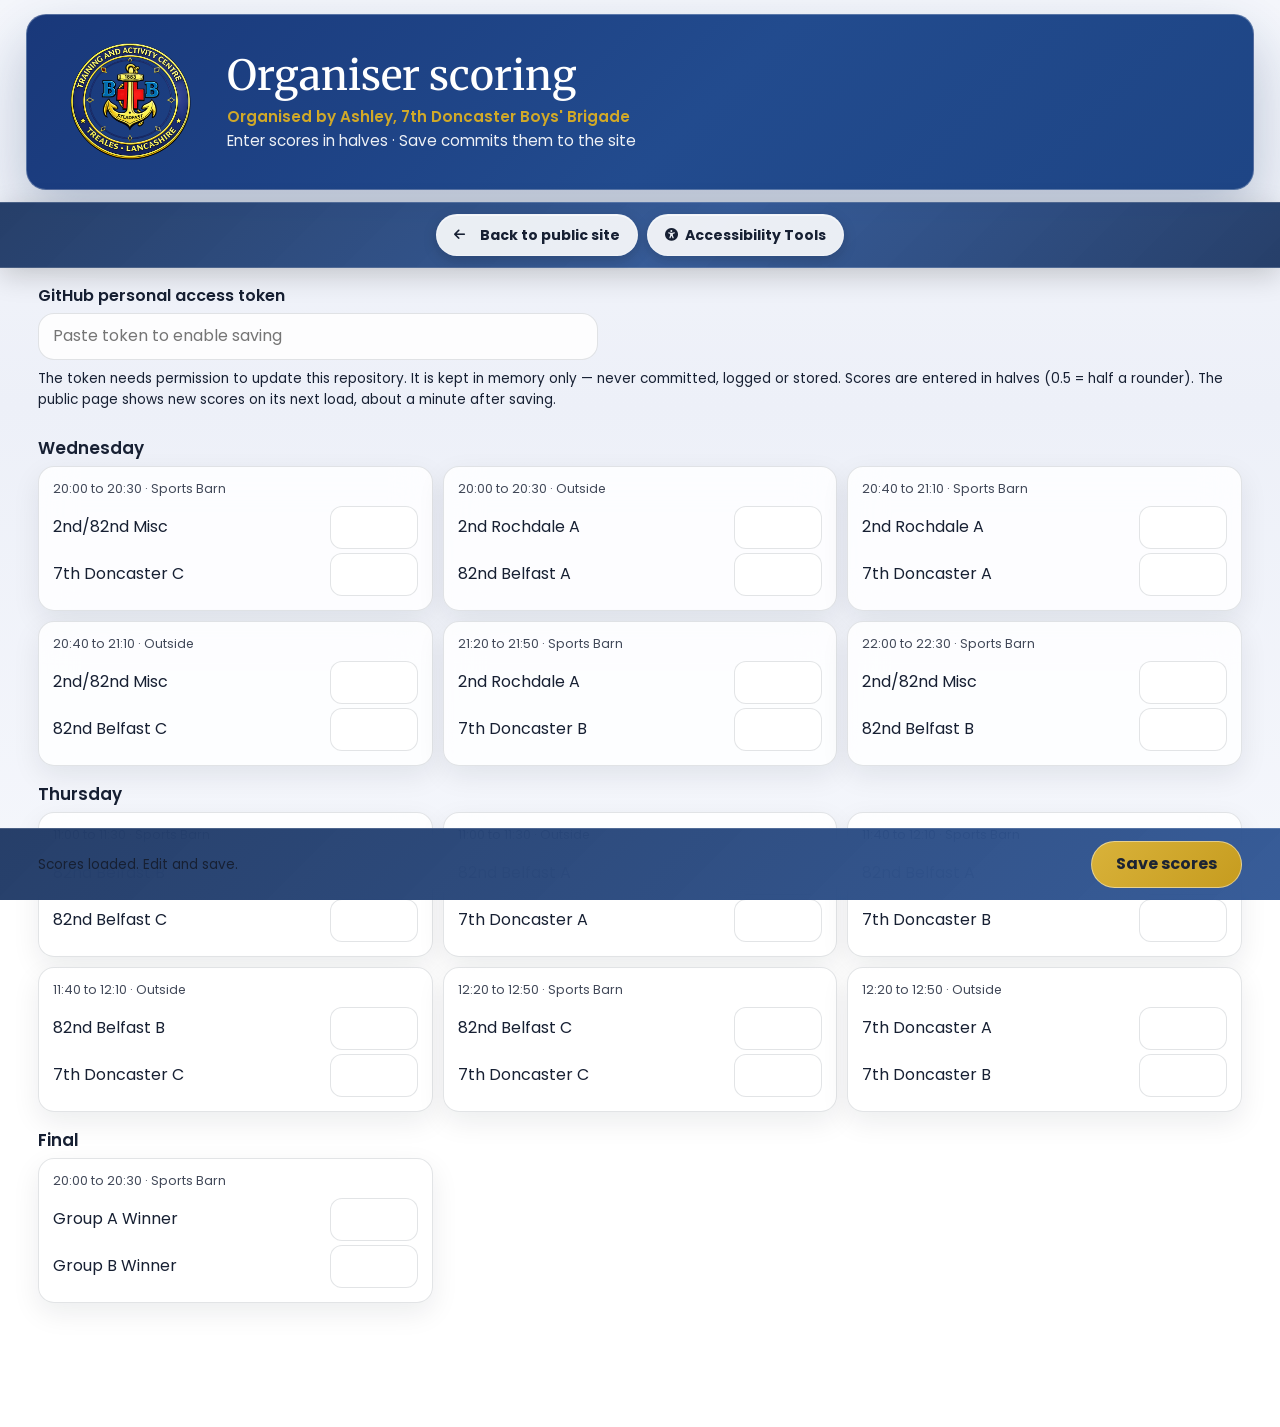
==== commit 56e1b3ee: "Pill-nav views, title block above nav, final Team Guide updates (7th Doncaster, rain plan, Ashley cr" ====
--- a/scoring.html
+++ b/scoring.html
@@ -23,42 +23,24 @@
 </head>
 <body data-page="scoring">
 
-<nav class="navbar navbar-expand-lg nav-glass" aria-label="Main navigation">
-  <div class="container-fluid">
-    <a class="navbar-brand" href="index.html">
-      <img src="assets/media/i000-logo_centre-mostpages-nav-residential.webp"
-        alt="The Boys' Brigade North West District Training and Activity Centre" class="nav-logo" />
-    </a>
-
-    <button class="navbar-toggler" type="button" data-bs-toggle="collapse" data-bs-target="#navbarMain"
-      aria-controls="navbarMain" aria-expanded="false" aria-label="Toggle navigation">
-      <span class="navbar-toggler-icon toggle"></span>
-    </button>
-
-    <div class="collapse navbar-collapse" id="navbarMain">
-      <ul class="navbar-nav nav-main-links ms-auto mb-2 mb-lg-0 text-center">
-        <li class="nav-item">
-          <a class="nav-link nav-glass-btn toggle" href="index.html">
-            <i class="fa-solid fa-arrow-left" aria-hidden="true"></i>
-            Back to public site
-          </a>
-        </li>
-        <li class="nav-item">
-          <button type="button" class="nav-link nav-glass-btn toggle" data-bs-toggle="modal"
-            data-bs-target="#accessModal">
-            <i class="fa-solid fa-universal-access" aria-hidden="true"></i>
-            Accessibility Tools
-          </button>
-        </li>
-      </ul>
+<header class="comp-hero" data-global-hero>
+  <div class="hero-row">
+    <img class="hero-logo" src="assets/media/i000-logo_centre-mostpages-nav-residential.webp"
+      alt="The Boys' Brigade North West District Training and Activity Centre">
+    <div class="hero-text-block">
+      <h1>Organiser scoring</h1>
+      <p class="strap organiser-credit">Organised by Ashley, 7th Doncaster Boys' Brigade</p>
+      <p class="strap">Enter scores in halves &middot; Save commits them to the site</p>
     </div>
   </div>
+</header>
+
+<nav class="pill-nav" aria-label="Main navigation">
+  <a class="nav-pill nav-link" href="index.html">
+    <i class="fa-solid fa-arrow-left" aria-hidden="true"></i> Back to public site</a>
+  <button type="button" class="nav-pill" data-bs-toggle="modal" data-bs-target="#accessModal">
+    <i class="fa-solid fa-universal-access" aria-hidden="true"></i> Accessibility Tools</button>
 </nav>
-
-<header class="comp-hero">
-  <h1>Organiser scoring</h1>
-  <p class="strap">Enter scores in halves &middot; Save commits them to the site</p>
-</header>
 
 <main>
 
@@ -74,11 +56,11 @@
 
 <section>
   <h3>Wednesday</h3>
-  <div id="score-wednesday"></div>
+  <div id="score-wednesday" class="score-day-grid"></div>
   <h3>Thursday</h3>
-  <div id="score-thursday"></div>
+  <div id="score-thursday" class="score-day-grid"></div>
   <h3>Final</h3>
-  <div id="score-final"></div>
+  <div id="score-final" class="score-day-grid"></div>
 </section>
 
 <div class="save-bar">
--- a/style.css
+++ b/style.css
@@ -10,19 +10,10 @@
   line-height: 1.55;
 }
 
-/* Sticky glass nav (main site positions it differently; here it just sticks) */
-.nav-glass {
-  position: sticky;
-  top: 0;
-  z-index: 1030;
-}
-.nav-logo { height: 72px; }
-@media (max-width: 575.98px) { .nav-logo { height: 56px; } }
-
-/* Hero */
+/* ── Title block (above the nav bar) ─────────────────────── */
 .comp-hero {
-  margin: 16px;
-  padding: 28px 20px;
+  margin: 14px clamp(12px, 2vw, 28px) 12px;
+  padding: 22px clamp(16px, 3vw, 40px);
   text-align: center;
   border-radius: 1.25rem;
   background: var(--hero-bg);
@@ -30,20 +21,45 @@
   border: 1px solid var(--glass-border);
   box-shadow: var(--hero-shadow, 0 20px 48px rgba(15, 23, 42, 0.16));
 }
+.hero-row {
+  display: flex;
+  align-items: center;
+  justify-content: center;
+  gap: clamp(12px, 3vw, 32px);
+  flex-wrap: wrap;
+}
+/* Desktop: use the full width — logo and title left, chips right */
+@media (min-width: 992px) {
+  .comp-hero {
+    display: flex;
+    align-items: center;
+    justify-content: space-between;
+    gap: 24px;
+    text-align: left;
+  }
+  .hero-row { justify-content: flex-start; }
+  .chips { margin-top: 0; justify-content: flex-end; }
+}
+.hero-logo {
+  height: clamp(84px, 12vw, 130px);
+  width: auto;
+}
+.hero-text-block { text-align: left; }
+@media (max-width: 575.98px) { .hero-text-block { text-align: center; } }
 .comp-hero h1 {
   font-family: var(--font-heading);
-  font-size: clamp(1.6rem, 4vw, 2.4rem);
+  font-size: clamp(1.7rem, 4vw, 2.6rem);
   color: var(--hero-text);
   margin-bottom: 4px;
 }
-.comp-hero .strap { color: var(--hero-muted); font-size: 0.92rem; margin: 0; }
-.comp-hero .strap a { color: var(--hero-text); }
+.comp-hero .strap { color: var(--hero-muted); font-size: 0.95rem; margin: 0; }
+.comp-hero .organiser-credit { color: var(--hero-accent, #d1a928); font-weight: 600; }
 
 .chips {
   display: flex;
   justify-content: center;
   gap: 10px;
-  margin-top: 16px;
+  margin-top: 14px;
   flex-wrap: wrap;
 }
 .chip {
@@ -57,10 +73,81 @@
   flex-direction: column;
   min-width: 104px;
 }
-.chip strong { font-size: 0.98rem; color: var(--hero-text); }
-.chip span { font-size: 0.72rem; color: var(--hero-muted); }
-
-main { max-width: 820px; margin: 0 auto; padding: 8px 16px 24px; }
+.chip-big { font-size: 0.98rem; font-weight: 600; color: var(--hero-text); }
+.chip-sub { font-size: 0.72rem; color: var(--hero-muted); }
+
+/* ── Pill nav (booking-app section nav pattern) ──────────── */
+.pill-nav {
+  position: sticky;
+  top: 0;
+  z-index: 1030;
+  display: flex;
+  flex-wrap: wrap;
+  justify-content: center;
+  gap: 0.5rem 0.6rem;
+  padding: 0.7rem clamp(12px, 2vw, 28px);
+  background: linear-gradient(135deg, rgba(25, 51, 96, 0.94) 0%, rgba(34, 75, 142, 0.90) 55%, rgba(25, 51, 96, 0.94) 100%);
+  backdrop-filter: blur(var(--glass-blur)) saturate(var(--glass-saturate)) brightness(var(--glass-brightness));
+  -webkit-backdrop-filter: blur(var(--glass-blur)) saturate(var(--glass-saturate)) brightness(var(--glass-brightness));
+  border-top: 1px solid rgba(255, 255, 255, 0.16);
+  border-bottom: 1px solid rgba(255, 255, 255, 0.16);
+  box-shadow: 0 8px 28px rgba(0, 0, 0, 0.18);
+}
+
+.nav-pill {
+  display: inline-flex;
+  align-items: center;
+  justify-content: center;
+  gap: 0.45rem;
+  min-height: 2.6rem;
+  padding: 0.55rem 1.05rem;
+  border-radius: 999px;
+  border: 1px solid rgba(255, 255, 255, 0.30);
+  background: rgba(255, 255, 255, 0.90);
+  color: #172033;
+  font-size: 0.88rem;
+  font-weight: 700;
+  line-height: 1.2;
+  text-decoration: none;
+  cursor: pointer;
+  white-space: nowrap;
+  box-shadow: 0 4px 14px rgba(0, 0, 0, 0.18), inset 0 1px 0 rgba(255, 255, 255, 0.6);
+  transition: transform 0.16s ease, box-shadow 0.16s ease, background 0.16s ease;
+}
+.nav-pill:hover,
+.nav-pill:focus-visible {
+  background: #ffffff;
+  color: #172033;
+  transform: scale(1.05);
+  box-shadow: 0 8px 22px rgba(0, 0, 0, 0.24), inset 0 1px 0 rgba(255, 255, 255, 0.6);
+}
+.nav-pill.is-active {
+  background: linear-gradient(135deg, #d9b23a, #c69c1f);
+  color: #1c2333;
+  border-color: rgba(255, 255, 255, 0.45);
+}
+.nav-pill i { font-size: 0.9em; }
+
+a.nav-pill.pill-gold {
+  background: linear-gradient(135deg, rgba(217, 178, 58, 0.96), rgba(198, 156, 31, 0.94));
+  color: #1c2333;
+  border-color: rgba(255, 255, 255, 0.45);
+}
+a.nav-pill.pill-gold:hover,
+a.nav-pill.pill-gold:focus-visible {
+  background: linear-gradient(135deg, #e5c04a, #d1a928);
+  color: #1c2333;
+}
+
+/* ── Views ───────────────────────────────────────────────── */
+main {
+  width: 100%;
+  max-width: 1500px;
+  margin: 0 auto;
+  padding: 16px clamp(16px, 3vw, 48px) 24px;
+}
+main .view { display: none; }
+main .view.is-visible { display: block; }
 
 section { margin-bottom: 28px; }
 
@@ -68,7 +155,7 @@
   font-family: var(--font-heading);
   color: var(--text-color);
   font-size: 1.3rem;
-  margin: 26px 0 10px;
+  margin: 22px 0 10px;
   padding-bottom: 6px;
   border-bottom: 2px solid var(--hero-accent, #d1a928);
 }
@@ -76,6 +163,15 @@
 
 p { margin: 8px 0; }
 .note { color: var(--muted); font-size: 0.85rem; }
+
+/* Layout grids — days stack vertically; each day's games flow horizontally */
+.days-grid { display: grid; gap: 20px; grid-template-columns: 1fr; }
+.fixture-list { grid-template-columns: repeat(auto-fill, minmax(270px, 1fr)); }
+.two-col { display: grid; gap: 24px; grid-template-columns: minmax(0, 1fr); }
+@media (min-width: 1000px) { .two-col { grid-template-columns: repeat(2, minmax(0, 1fr)); } }
+.standings { display: grid; gap: 16px; grid-template-columns: minmax(0, 1fr); }
+@media (min-width: 680px) { .standings { grid-template-columns: repeat(2, minmax(0, 1fr)); } }
+.days-grid > div { min-width: 0; }
 
 /* Grand Final banner */
 .final-banner {
@@ -85,7 +181,7 @@
   border-radius: 1.25rem;
   padding: 20px 16px;
   text-align: center;
-  margin-top: 16px;
+  margin-top: 8px;
   box-shadow: var(--glass-shadow-strong);
 }
 .final-label {
@@ -123,8 +219,8 @@
 .fx-team .score { font-variant-numeric: tabular-nums; min-width: 2ch; text-align: right; }
 
 .tag {
-  background: var(--primary);
-  color: #fff;
+  background: var(--surface-bg-strong);
+  border: 1px solid var(--primary);
   border-radius: 0.5rem;
   font-size: 0.68rem;
   padding: 1px 8px;
@@ -132,9 +228,6 @@
 }
 
 /* Tables — glass */
-.standings { display: grid; gap: 16px; }
-@media (min-width: 680px) { .standings { grid-template-columns: 1fr 1fr; } }
-
 .table-wrap { overflow-x: auto; border-radius: 1rem; }
 
 main table {
@@ -150,12 +243,20 @@
   box-shadow: var(--surface-shadow);
 }
 main th, main td { padding: 8px 9px; text-align: center; border-bottom: 1px solid var(--surface-border); }
-main th { background: var(--primary); color: #fff; font-size: 0.78rem; }
+/* theme-overrides.css forces th/span text to --text-color, so headers and tags
+   sit on light surfaces instead of solid navy. */
+main th {
+  background: var(--surface-bg-strong);
+  font-size: 0.78rem;
+  border-bottom: 2px solid var(--primary);
+}
 main tr:last-child td { border-bottom: none; }
 main td.tname, main th.tname { text-align: left; }
 
 .risk-table th, .risk-table td { text-align: left; vertical-align: top; }
 .risk-table td:first-child { font-weight: 600; }
+.rain-table th, .rain-table td { text-align: left; }
+.rain-table td:first-child { white-space: nowrap; }
 
 /* Footer */
 .site-foot {
@@ -166,11 +267,13 @@
 }
 .site-foot a { color: var(--text-color); }
 .site-foot span { margin: 0 6px; }
-
-/* Scoring page */
+.foot-credit { margin-bottom: 6px; }
+
+/* ── Scoring page ────────────────────────────────────────── */
 .token-label { font-weight: 600; display: block; margin-bottom: 4px; }
 #token {
   width: 100%;
+  max-width: 560px;
   padding: 10px 14px;
   background: var(--surface-bg);
   color: var(--text-color);
@@ -178,7 +281,12 @@
   border-radius: 1rem;
   font-size: 1rem;
 }
-.score-entry { margin-bottom: 10px; }
+.score-day-grid {
+  display: grid;
+  gap: 10px;
+  grid-template-columns: repeat(auto-fill, minmax(300px, 1fr));
+}
+.score-entry { margin-bottom: 0; }
 .score-entry input {
   width: 88px;
   padding: 8px 10px;
@@ -192,31 +300,32 @@
 .save-bar {
   position: sticky;
   bottom: 0;
-  background: var(--panel-bg);
+  z-index: 1030;
+  background: linear-gradient(135deg, rgba(25, 51, 96, 0.94), rgba(34, 75, 142, 0.90));
   backdrop-filter: blur(var(--glass-blur)) saturate(var(--glass-saturate)) brightness(var(--glass-brightness));
   -webkit-backdrop-filter: blur(var(--glass-blur)) saturate(var(--glass-saturate)) brightness(var(--glass-brightness));
-  border-top: 1px solid var(--surface-border);
+  border-top: 1px solid rgba(255, 255, 255, 0.16);
   display: flex;
   justify-content: space-between;
   align-items: center;
   gap: 12px;
-  padding: 12px 16px;
-  margin: 0 -16px;
-}
-.save-bar #status { font-size: 0.85rem; color: var(--muted); }
+  padding: 12px clamp(16px, 3vw, 48px);
+  margin: 0 calc(clamp(16px, 3vw, 48px) * -1);
+}
+.save-bar #status { font-size: 0.85rem; color: #ffffff; }
 .save-bar button {
-  background: var(--primary);
-  color: #fff;
-  border: 1px solid var(--glass-border);
-  border-radius: 1rem;
-  padding: 10px 22px;
+  background: linear-gradient(135deg, #d9b23a, #c69c1f);
+  color: #1c2333;
+  border: 1px solid rgba(255, 255, 255, 0.45);
+  border-radius: 999px;
+  padding: 10px 24px;
   font-size: 1rem;
   font-weight: 700;
   cursor: pointer;
 }
 .save-bar button:disabled { opacity: 0.5; }
 
-/* Accessibility preference helpers (as on the main website / booking app) */
+/* ── Accessibility preference helpers (as on the main website) ── */
 a.underline-links { text-decoration: underline !important; }
 html[data-readable-font="true"] {
   --font-body: "OpenDyslexic", Arial, sans-serif;
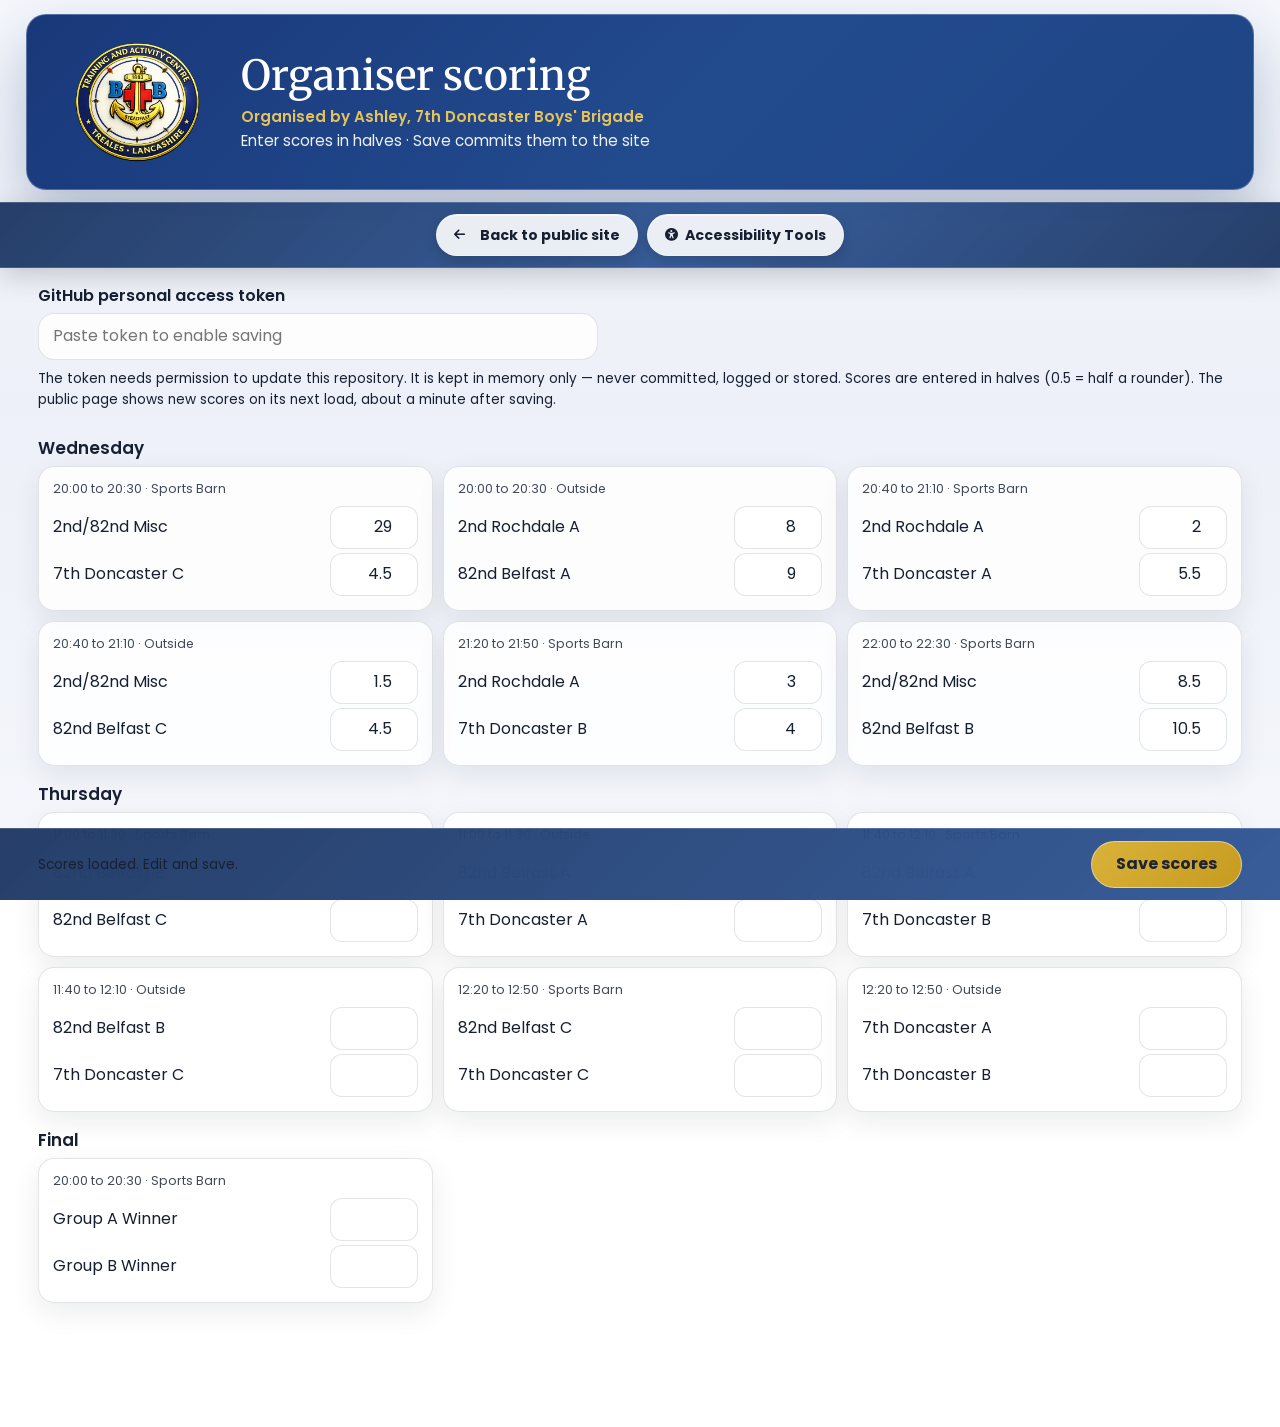
==== commit ebe02824: "Enter Wednesday group scores" ====
--- a/scoring.html
+++ b/scoring.html
@@ -4,7 +4,7 @@
 <meta charset="UTF-8">
 <meta name="viewport" content="width=device-width, initial-scale=1">
 <title>Organiser Scoring — Rounders Competition</title>
-<link rel="icon" href="assets/media/i000-logo_centre-mostpages-nav-residential.webp">
+<link rel="icon" href="assets/media/i000-logo_centre-mostpages-nav-residential.png">
 
 <link rel="preconnect" href="https://fonts.googleapis.com">
 <link rel="preconnect" href="https://fonts.gstatic.com" crossorigin>
@@ -25,7 +25,7 @@
 
 <header class="comp-hero" data-global-hero>
   <div class="hero-row">
-    <img class="hero-logo" src="assets/media/i000-logo_centre-mostpages-nav-residential.webp"
+    <img class="hero-logo" src="assets/media/i000-logo_centre-mostpages-nav-residential.png"
       alt="The Boys' Brigade North West District Training and Activity Centre">
     <div class="hero-text-block">
       <h1>Organiser scoring</h1>
--- a/style.css
+++ b/style.css
@@ -1,4 +1,8 @@
 /* Rounders competition — page styles on top of the main-site tokens/components. */
+
+/* No horizontal scroll ever — clip, not hidden, so sticky still works.
+   Also guards against the width of Google Translate's injected tooltip. */
+html, body { overflow-x: clip; }
 
 body {
   min-height: 100vh;
@@ -53,7 +57,7 @@
   margin-bottom: 4px;
 }
 .comp-hero .strap { color: var(--hero-muted); font-size: 0.95rem; margin: 0; }
-.comp-hero .organiser-credit { color: var(--hero-accent, #d1a928); font-weight: 600; }
+.comp-hero .organiser-credit { color: #e5c25a; font-weight: 600; }
 
 .chips {
   display: flex;
@@ -121,12 +125,28 @@
   transform: scale(1.05);
   box-shadow: 0 8px 22px rgba(0, 0, 0, 0.24), inset 0 1px 0 rgba(255, 255, 255, 0.6);
 }
+.nav-pill:focus-visible {
+  outline: 3px solid #ffffff;
+  outline-offset: 2px;
+}
 .nav-pill.is-active {
   background: linear-gradient(135deg, #d9b23a, #c69c1f);
   color: #1c2333;
   border-color: rgba(255, 255, 255, 0.45);
 }
 .nav-pill i { font-size: 0.9em; }
+
+/* Mobile: one swipeable pill row instead of a tall wrapped block */
+@media (max-width: 767.98px) {
+  .pill-nav {
+    flex-wrap: nowrap;
+    justify-content: flex-start;
+    overflow-x: auto;
+    -webkit-overflow-scrolling: touch;
+    scrollbar-width: none;
+  }
+  .pill-nav::-webkit-scrollbar { display: none; }
+}
 
 a.nav-pill.pill-gold {
   background: linear-gradient(135deg, rgba(217, 178, 58, 0.96), rgba(198, 156, 31, 0.94));
@@ -198,13 +218,14 @@
 /* Fixture cards — glass */
 .fixture-list { display: grid; gap: 10px; }
 
+/* Cards keep the glass look via translucent surfaces + shadow; blur is
+   reserved for the nav/hero/save-bar so a page of cards stays smooth on
+   older phones. */
 .fixture {
   background: var(--surface-bg);
   border: 1px solid var(--surface-border);
   border-radius: 1rem;
   padding: 12px 14px;
-  backdrop-filter: blur(calc(var(--glass-blur) - 10px)) saturate(var(--glass-saturate));
-  -webkit-backdrop-filter: blur(calc(var(--glass-blur) - 10px)) saturate(var(--glass-saturate));
   box-shadow: var(--surface-shadow);
 }
 .fx-meta { color: var(--muted); font-size: 0.78rem; margin-bottom: 6px; }
@@ -234,8 +255,6 @@
   width: 100%;
   border-collapse: collapse;
   background: var(--surface-bg);
-  backdrop-filter: blur(calc(var(--glass-blur) - 10px)) saturate(var(--glass-saturate));
-  -webkit-backdrop-filter: blur(calc(var(--glass-blur) - 10px)) saturate(var(--glass-saturate));
   border: 1px solid var(--surface-border);
   border-radius: 1rem;
   overflow: hidden;
@@ -325,6 +344,24 @@
 }
 .save-bar button:disabled { opacity: 0.5; }
 
+/* Solid fallbacks where backdrop blur is unavailable or unwanted */
+@supports not (backdrop-filter: blur(1px)) {
+  .pill-nav, .save-bar { background: rgba(25, 51, 96, 0.97); }
+  .chip { background: rgba(255, 255, 255, 0.16); }
+}
+@media (prefers-reduced-transparency: reduce) {
+  .pill-nav, .save-bar {
+    backdrop-filter: none;
+    -webkit-backdrop-filter: none;
+    background: rgba(25, 51, 96, 0.97);
+  }
+  .chip {
+    backdrop-filter: none;
+    -webkit-backdrop-filter: none;
+    background: rgba(255, 255, 255, 0.16);
+  }
+}
+
 /* ── Accessibility preference helpers (as on the main website) ── */
 a.underline-links { text-decoration: underline !important; }
 html[data-readable-font="true"] {
